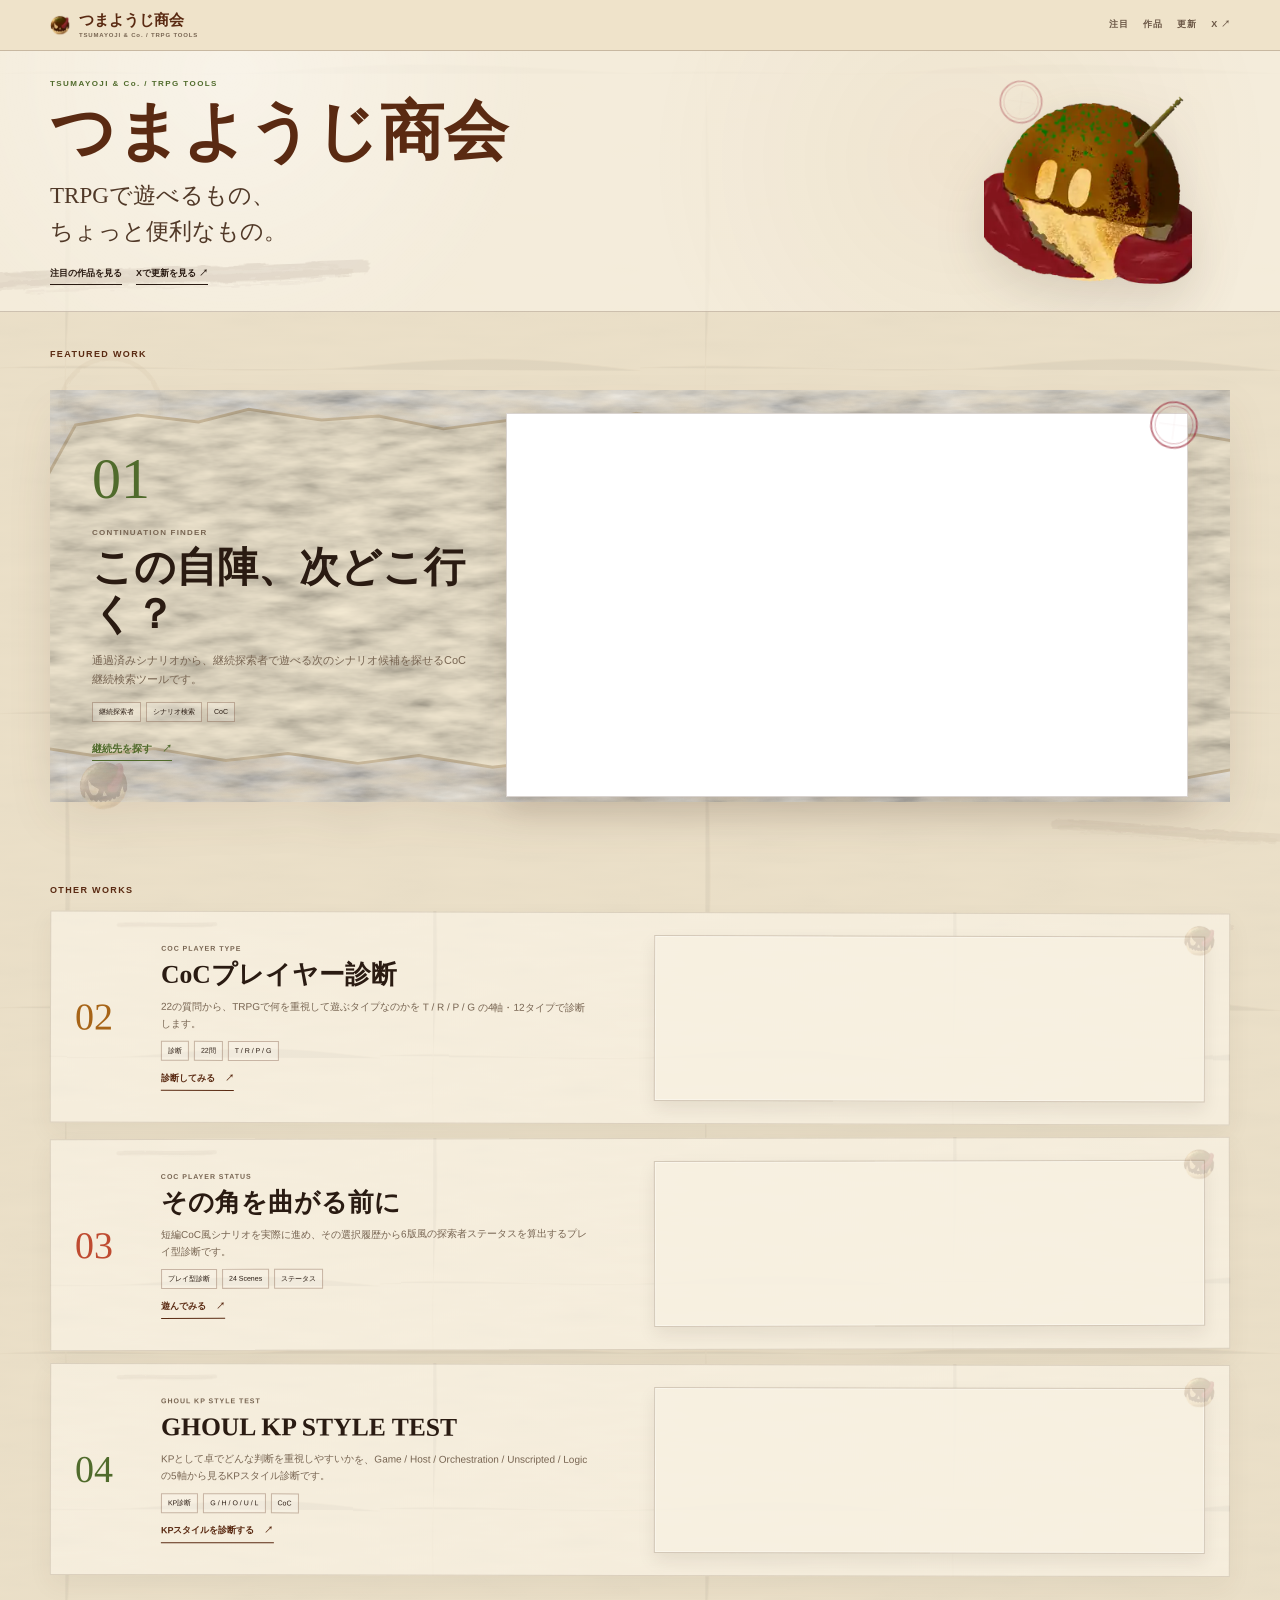
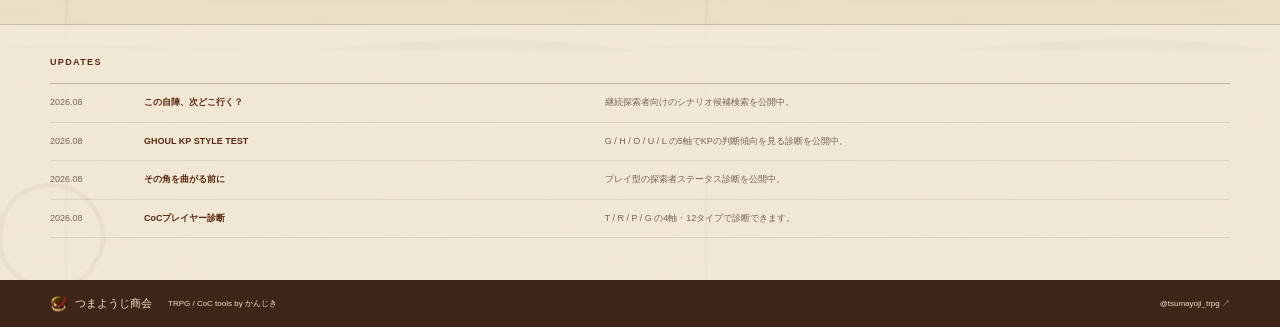
==== index.html @ 4616d6b8 "Simplify homepage visual design" ====
<!doctype html>
<html lang="ja">
<head>
  <meta charset="utf-8">
  <meta name="viewport" content="width=device-width,initial-scale=1">
  <meta name="theme-color" content="#f1e8d7">
  <title>つまようじ商会 | TRPG Tools</title>
  <meta name="description" content="TRPGで遊べるもの、ちょっと便利なもの。つまようじ商会のTRPG / CoCツール置き場です。">
  <meta property="og:title" content="つまようじ商会 | TRPG Tools">
  <meta property="og:description" content="TRPGで遊べるもの、ちょっと便利なもの。">
  <meta property="og:type" content="website">
  <meta property="og:image" content="https://kanjiki.github.io/kanjiki-HP/assets/kanjikiya-icon.webp">
  <link rel="icon" href="./assets/kanjikiya-icon.webp" type="image/webp">
  <link rel="stylesheet" href="./tsumayoji.css?v=20260817-0622">
</head>
<body>
  <header class="site-header">
    <div class="wrap header-inner">
      <a class="brand" href="#top" aria-label="つまようじ商会">
        <img src="./assets/kanjikiya-icon.webp" alt="">
        <span class="brand-copy">
          <strong>つまようじ商会</strong>
          <small>TSUMAYOJI &amp; Co. / TRPG TOOLS</small>
        </span>
      </a>
      <nav aria-label="メインナビゲーション">
        <a href="#featured">注目</a>
        <a href="#works">作品</a>
        <a href="#updates">更新</a>
        <a href="https://x.com/tsumayoji_trpg?s=11&t=d-IRtNkiM-GSntdTbdJ16A" target="_blank" rel="noopener">X ↗</a>
      </nav>
    </div>
  </header>

  <main id="top">
    <section class="hero">
      <div class="wrap hero-inner">
        <div class="hero-copy">
          <p class="eyebrow">TSUMAYOJI &amp; Co. / TRPG TOOLS</p>
          <h1>つまようじ商会</h1>
          <p class="tagline">TRPGで遊べるもの、<br>ちょっと便利なもの。</p>
          <div class="hero-links">
            <a href="#featured">注目の作品を見る</a>
            <a href="https://x.com/tsumayoji_trpg?s=11&t=d-IRtNkiM-GSntdTbdJ16A" target="_blank" rel="noopener">Xで更新を見る ↗</a>
          </div>
        </div>
        <div class="hero-art" aria-hidden="true">
          <img class="elder" src="./assets/elder-sign.png" alt="">
          <img class="mascot" src="./assets/takoyaki.webp" alt="">
        </div>
      </div>
    </section>

    <section id="featured" class="featured-section">
      <div class="wrap">
        <div class="section-kicker">FEATURED WORK</div>
        <div id="featured-work"></div>
      </div>
    </section>

    <section id="works" class="other-section">
      <div class="wrap">
        <div class="section-kicker">OTHER WORKS</div>
        <div id="other-works" class="other-list"></div>
      </div>
    </section>

    <section id="updates" class="updates-section">
      <div class="wrap">
        <div class="section-kicker">UPDATES</div>
        <div id="updates-list" class="updates-list"></div>
      </div>
    </section>
  </main>

  <footer>
    <div class="wrap footer-inner">
      <span class="footer-brand"><img src="./assets/kanjikiya-icon.webp" alt="">つまようじ商会</span>
      <span>TRPG / CoC tools by かんじき</span>
      <a href="https://x.com/tsumayoji_trpg?s=11&t=d-IRtNkiM-GSntdTbdJ16A" target="_blank" rel="noopener">@tsumayoji_trpg ↗</a>
    </div>
  </footer>

  <script src="./tools.js?v=20260817-0622"></script>
  <script src="./tsumayoji.js?v=20260817-0622"></script>
</body>
</html>
---- tsumayoji.css ----
:root{
  --paper:#eadfc8;
  --paper-light:#f7efdf;
  --paper-pale:#fbf7ee;
  --ink:#2a1b12;
  --brown:#5a2a12;
  --moss:#506b2c;
  --red:#9a2334;
  --gold:#a76417;
  --line:rgba(83,56,36,.25);
  --muted:#776451;
  --max:1180px;
  --paper-img:url('./assets/material-paper.svg');
}

*{box-sizing:border-box}
html{scroll-behavior:smooth}
body{
  margin:0;
  color:var(--ink);
  background-color:var(--paper);
  background-image:
    linear-gradient(rgba(234,223,200,.72),rgba(234,223,200,.72)),
    var(--paper-img);
  background-size:auto,640px 640px;
  font-family:-apple-system,BlinkMacSystemFont,'Segoe UI','Noto Sans JP','Hiragino Sans','Yu Gothic',sans-serif;
  line-height:1.72;
}
a{color:inherit}
.wrap{width:min(calc(100% - 36px),var(--max));margin:auto}

/* header */
.site-header{
  position:sticky;top:0;z-index:50;
  background:rgba(239,227,202,.92);
  backdrop-filter:blur(12px);
  border-bottom:1px solid var(--line);
}
.header-inner{min-height:50px;display:flex;align-items:center;justify-content:space-between;gap:16px}
.brand{display:flex;align-items:center;gap:8px;text-decoration:none;min-width:0}
.brand img{width:21px;height:21px;object-fit:contain;flex:none}
.brand-copy{display:flex;flex-direction:column;line-height:1;min-width:0}
.brand-copy strong{font-family:Georgia,'Yu Mincho','Hiragino Mincho ProN',serif;font-size:15px;color:var(--brown);font-weight:700;white-space:nowrap}
.brand-copy small{margin-top:4px;font-size:6px;font-weight:850;letter-spacing:.14em;color:var(--muted);white-space:nowrap}
nav{display:flex;align-items:center;gap:15px;flex:none}
nav a{text-decoration:none;font-size:9px;font-weight:850;letter-spacing:.05em;color:#6b5746;white-space:nowrap}
nav a:hover{color:var(--brown)}

/* hero */
.hero{
  position:relative;
  overflow:hidden;
  border-bottom:1px solid var(--line);
  background:
    radial-gradient(circle at 18% 10%,rgba(255,255,255,.38),transparent 28%),
    radial-gradient(circle at 75% 42%,rgba(167,100,23,.06),transparent 32%),
    rgba(248,241,226,.73);
}
.hero::before{
  content:'';
  position:absolute;
  left:-40px;
  bottom:-38px;
  width:430px;
  height:140px;
  background:url('./assets/material-ink-smear.svg') center/contain no-repeat;
  opacity:.16;
  transform:rotate(-2deg);
  pointer-events:none;
}
.hero::after{
  content:'';
  position:absolute;
  right:18%;
  top:22px;
  width:58px;
  height:58px;
  background:url('./assets/material-seal.svg') center/contain no-repeat;
  opacity:.43;
  transform:rotate(8deg);
  pointer-events:none;
}
.hero-inner{min-height:255px;display:grid;grid-template-columns:minmax(0,1fr) 350px;gap:26px;align-items:center;padding:24px 0}
.hero-copy{position:relative;z-index:3}
.eyebrow{margin:0 0 9px;color:var(--moss);font-size:8px;font-weight:900;letter-spacing:.18em}
.hero h1{margin:0;font-family:Georgia,'Yu Mincho','Hiragino Mincho ProN',serif;font-size:clamp(46px,5vw,68px);line-height:1;color:var(--brown);font-weight:700}
.tagline{margin:14px 0 0;font-family:Georgia,'Yu Mincho','Hiragino Mincho ProN',serif;font-size:clamp(18px,1.8vw,25px);line-height:1.55;color:#503827}
.hero-links{display:flex;flex-wrap:wrap;gap:14px;margin-top:17px}
.hero-links a{font-size:9px;font-weight:850;text-decoration:none;border-bottom:1px solid currentColor;padding-bottom:2px}
.hero-art{position:relative;height:212px;z-index:2}
.hero-art .elder{position:absolute;left:-16px;top:49%;width:220px;transform:translateY(-50%) rotate(-8deg);opacity:.31;mix-blend-mode:multiply}
.hero-art .hero-ring{position:absolute;right:16px;top:7px;width:105px;opacity:.16;transform:rotate(14deg);mix-blend-mode:multiply}
.hero-art .hero-seal{position:absolute;left:12px;bottom:4px;width:48px;opacity:.72;transform:rotate(-12deg)}
.hero-art .mascot{position:absolute;right:-2px;bottom:-8px;width:288px;max-height:208px;object-fit:contain;filter:drop-shadow(0 17px 24px rgba(67,43,26,.14))}

.section-kicker{display:flex;align-items:center;gap:10px;font-size:9px;font-weight:900;letter-spacing:.15em;color:var(--brown);margin-bottom:13px}
.section-kicker img{width:19px;height:19px;opacity:.8;transform:rotate(-8deg)}

/* featured */
.featured-section{position:relative;padding:35px 0 50px;overflow:hidden}
.featured-section::before{
  content:'';
  position:absolute;
  left:3%;
  top:24px;
  width:145px;
  height:145px;
  background:url('./assets/material-ring.svg') center/contain no-repeat;
  opacity:.11;
  transform:rotate(-10deg);
  pointer-events:none;
}
.featured-section::after{
  content:'';
  position:absolute;
  right:-20px;
  bottom:4px;
  width:260px;
  height:90px;
  background:url('./assets/material-ink-smear.svg') center/contain no-repeat;
  opacity:.10;
  transform:rotate(4deg);
  pointer-events:none;
}
.featured-paper{
  position:relative;
  display:grid;
  grid-template-columns:minmax(260px,.72fr) minmax(0,1.28fr);
  gap:30px;
  padding:38px 42px 36px;
  background:url('./assets/material-torn-paper.svg') center/100% 100% no-repeat;
  filter:drop-shadow(0 20px 20px rgba(70,45,27,.12));
  z-index:1;
}
.featured-paper::before{
  content:'';
  position:absolute;
  left:28px;
  bottom:20px;
  width:54px;
  height:54px;
  background:url('./assets/kanjikiya-icon.webp') center/contain no-repeat;
  opacity:.18;
  transform:rotate(-7deg);
  pointer-events:none;
}
.featured-paper::after{
  content:'';
  position:absolute;
  right:24px;
  top:18px;
  width:64px;
  height:64px;
  background:url('./assets/material-seal.svg') center/contain no-repeat;
  opacity:.78;
  transform:rotate(7deg);
  pointer-events:none;
}
.featured-copy{display:flex;flex-direction:column;justify-content:center;min-width:0;position:relative;z-index:1}
.featured-num{font-family:Georgia,serif;font-size:58px;line-height:1;color:var(--moss)}
.featured-code{margin:18px 0 4px;font-size:8px;font-weight:900;letter-spacing:.15em;color:var(--muted)}
.featured-copy h2{margin:0;font-family:Georgia,'Yu Mincho','Hiragino Mincho ProN',serif;font-size:clamp(32px,3.2vw,48px);line-height:1.15}
.featured-copy>p{margin:13px 0 0;font-size:11px;color:var(--muted);max-width:430px}
.tags{display:flex;gap:5px;flex-wrap:wrap;margin-top:13px}
.tags span{font-size:7px;border:1px solid rgba(90,42,18,.30);padding:3px 6px;background:rgba(255,255,255,.17)}
.tool-link{margin-top:18px;display:inline-flex;width:max-content;gap:10px;align-items:center;text-decoration:none;font-size:10px;font-weight:900;color:var(--moss);border-bottom:1px solid var(--moss);padding-bottom:3px}
.featured-preview,.row-preview{position:relative;overflow:hidden;background:#fff;border:1px solid rgba(83,56,36,.22)}
.featured-preview{aspect-ratio:16/9;align-self:center;box-shadow:0 12px 28px rgba(41,28,18,.11)}
.featured-preview iframe{position:absolute;inset:0;width:145%;height:145%;border:0;transform:scale(.69);transform-origin:top left;pointer-events:none}
.preview-cover{position:absolute;inset:0;pointer-events:none;box-shadow:inset 0 0 0 1px rgba(255,255,255,.35)}

/* other works */
.other-section{position:relative;padding:0 0 48px;overflow:hidden}
.other-section::before{
  content:'';
  position:absolute;
  right:3%;
  top:12px;
  width:180px;
  height:70px;
  background:url('./assets/material-ink-smear.svg') center/contain no-repeat;
  opacity:.09;
  pointer-events:none;
}
.other-list{display:grid;gap:14px}
.work-row{
  position:relative;
  display:grid;
  grid-template-columns:62px minmax(250px,.92fr) minmax(280px,1.08fr);
  gap:24px;
  align-items:center;
  padding:22px 24px;
  background:
    linear-gradient(rgba(248,241,226,.80),rgba(248,241,226,.80)),
    var(--paper-img) center/520px 520px;
  border:1px solid rgba(83,56,36,.16);
  box-shadow:0 10px 24px rgba(67,43,26,.06);
}
.work-row:nth-child(1){transform:rotate(.15deg)}
.work-row:nth-child(2){transform:rotate(-.12deg)}
.work-row:nth-child(3){transform:rotate(.10deg)}
.work-row::before{
  content:'';
  position:absolute;
  left:46px;
  top:3px;
  width:140px;
  height:22px;
  background:url('./assets/material-ink-smear.svg') center/100% 100% no-repeat;
  opacity:.08;
  pointer-events:none;
}
.work-row::after{
  content:'';
  position:absolute;
  right:12px;
  top:10px;
  width:34px;
  height:34px;
  background:url('./assets/kanjikiya-icon.webp') center/contain no-repeat;
  opacity:.16;
  transform:rotate(7deg);
  pointer-events:none;
}
.work-row__num{font-family:Georgia,serif;font-size:38px;line-height:1}
.work-row:nth-child(1) .work-row__num{color:var(--gold)}
.work-row:nth-child(2) .work-row__num{color:#bf4b31}
.work-row:nth-child(3) .work-row__num{color:var(--moss)}
.work-row__code{font-size:7px;font-weight:900;letter-spacing:.14em;color:var(--muted);margin-bottom:4px}
.work-row h3{margin:0;font-family:Georgia,'Yu Mincho','Hiragino Mincho ProN',serif;font-size:clamp(20px,2vw,29px);line-height:1.25}
.work-row p{margin:7px 0 0;font-size:10px;color:var(--muted);max-width:430px}
.work-row .tags{margin-top:9px}
.work-row .tool-link{margin-top:10px;font-size:9px;color:var(--brown);border-color:var(--brown)}
.row-preview{height:166px;background:rgba(248,241,226,.9);box-shadow:0 8px 18px rgba(41,28,18,.08)}
.row-preview iframe{position:absolute;inset:0;width:190%;height:190%;border:0;transform:scale(.526);transform-origin:top left;pointer-events:none}

/* updates */
.updates-section{position:relative;padding:30px 0 42px;border-top:1px solid var(--line);background:rgba(248,241,226,.48);overflow:hidden}
.updates-section::before{
  content:'';
  position:absolute;
  left:-24px;
  bottom:-32px;
  width:150px;
  height:150px;
  background:url('./assets/material-ring.svg') center/contain no-repeat;
  opacity:.13;
  transform:rotate(8deg);
  pointer-events:none;
}
.updates-section::after{
  content:'';
  position:absolute;
  right:5%;
  bottom:-36px;
  width:90px;
  height:90px;
  background:url('./assets/elder-sign.png') center/contain no-repeat;
  opacity:.10;
  transform:rotate(-10deg);
  mix-blend-mode:multiply;
  pointer-events:none;
}
.updates-list{position:relative;z-index:1;border-top:1px solid rgba(83,56,36,.30)}
.update-row{display:grid;grid-template-columns:80px 1fr 1.4fr;gap:14px;padding:11px 0;border-bottom:1px solid rgba(83,56,36,.12);font-size:9px}
.update-row time,.update-row span{color:var(--muted)}
.update-row strong{color:var(--brown)}

/* footer */
footer{position:relative;overflow:hidden;background:#3d2619;color:#f0dec1;padding:14px 0}
.footer-inner{display:grid;grid-template-columns:auto 1fr auto;gap:16px;align-items:center;font-size:8px}
.footer-brand{display:flex;align-items:center;gap:7px;font-family:Georgia,'Yu Mincho',serif;font-size:11px}
.footer-brand img{width:18px;height:18px;object-fit:contain}
.footer-inner a{justify-self:end;text-decoration:none}
footer::after{content:'';position:absolute;right:6%;bottom:-38px;width:92px;height:92px;background:url('./assets/elder-sign.png') center/contain no-repeat;opacity:.12;filter:invert(1);pointer-events:none}

/* tablet */
@media(max-width:900px){
  .hero-inner{grid-template-columns:minmax(0,1fr) 250px}
  .featured-paper{grid-template-columns:1fr;padding:32px 34px 30px}
  .featured-preview{width:100%;aspect-ratio:16/9}
  .work-row{grid-template-columns:52px 1fr}
  .row-preview{grid-column:2;height:195px}
}

/* mobile */
@media(max-width:620px){
  .wrap{width:min(calc(100% - 22px),var(--max))}
  .header-inner{min-height:46px;gap:7px}
  .brand img{width:18px;height:18px}
  .brand-copy strong{font-size:12.5px}
  .brand-copy small{display:none}
  nav{gap:8px}
  nav a{font-size:8px;letter-spacing:0}
  nav a:nth-child(1),nav a:nth-child(3){display:none}

  .hero-inner{grid-template-columns:minmax(0,1fr) 124px;gap:2px;min-height:0;padding:18px 0}
  .hero h1{font-size:37px}
  .tagline{font-size:14px;margin-top:9px}
  .hero-links{margin-top:11px;gap:10px}
  .hero-links a{font-size:8px}
  .hero::before{width:210px;height:80px;left:-55px;bottom:-26px;opacity:.11}
  .hero::after{display:none}
  .hero-art{height:134px}
  .hero-art .mascot{width:148px;right:-28px;bottom:-3px}
  .hero-art .elder{width:112px;left:-4px;opacity:.25}
  .hero-art .hero-ring{width:62px;right:-2px;top:-3px;opacity:.13}
  .hero-art .hero-seal{width:35px;left:1px;bottom:1px}

  .featured-section{padding:24px 0 34px}
  .featured-section::before{width:90px;height:90px;left:-12px;top:8px;opacity:.08}
  .featured-section::after{width:150px;height:55px;right:-34px;bottom:0}
  .featured-paper{grid-template-columns:1fr;padding:25px 20px 24px;gap:18px;background-size:112% 100%}
  .featured-paper::before{width:36px;height:36px;left:14px;bottom:12px}
  .featured-paper::after{width:45px;height:45px;right:13px;top:11px}
  .featured-num{font-size:43px}
  .featured-copy h2{font-size:29px}
  .featured-copy>p{font-size:10px}
  .featured-preview{aspect-ratio:16/10;box-shadow:0 8px 18px rgba(41,28,18,.10)}
  .featured-preview iframe{width:175%;height:175%;transform:scale(.571)}

  .other-section{padding-bottom:34px}
  .other-list{gap:12px}
  .work-row{grid-template-columns:38px 1fr;gap:10px;padding:17px 15px;transform:none!important}
  .work-row::before{left:30px;width:94px;height:16px}
  .work-row::after{width:27px;height:27px;right:8px;top:8px}
  .work-row__num{font-size:28px}
  .work-row h3{font-size:22px}
  .work-row p{font-size:9px}
  .row-preview{grid-column:1/-1;height:152px;margin-top:4px}
  .row-preview iframe{width:210%;height:210%;transform:scale(.476)}

  .updates-section{padding:24px 0 32px}
  .updates-section::before{width:95px;height:95px;left:-28px;bottom:-24px}
  .updates-section::after{width:60px;height:60px;right:-8px;bottom:-15px}
  .update-row{grid-template-columns:58px 1fr;gap:7px;padding:10px 0}
  .update-row span{grid-column:2}

  .footer-inner{grid-template-columns:1fr auto}
  .footer-inner>span:nth-child(2){display:none}
}
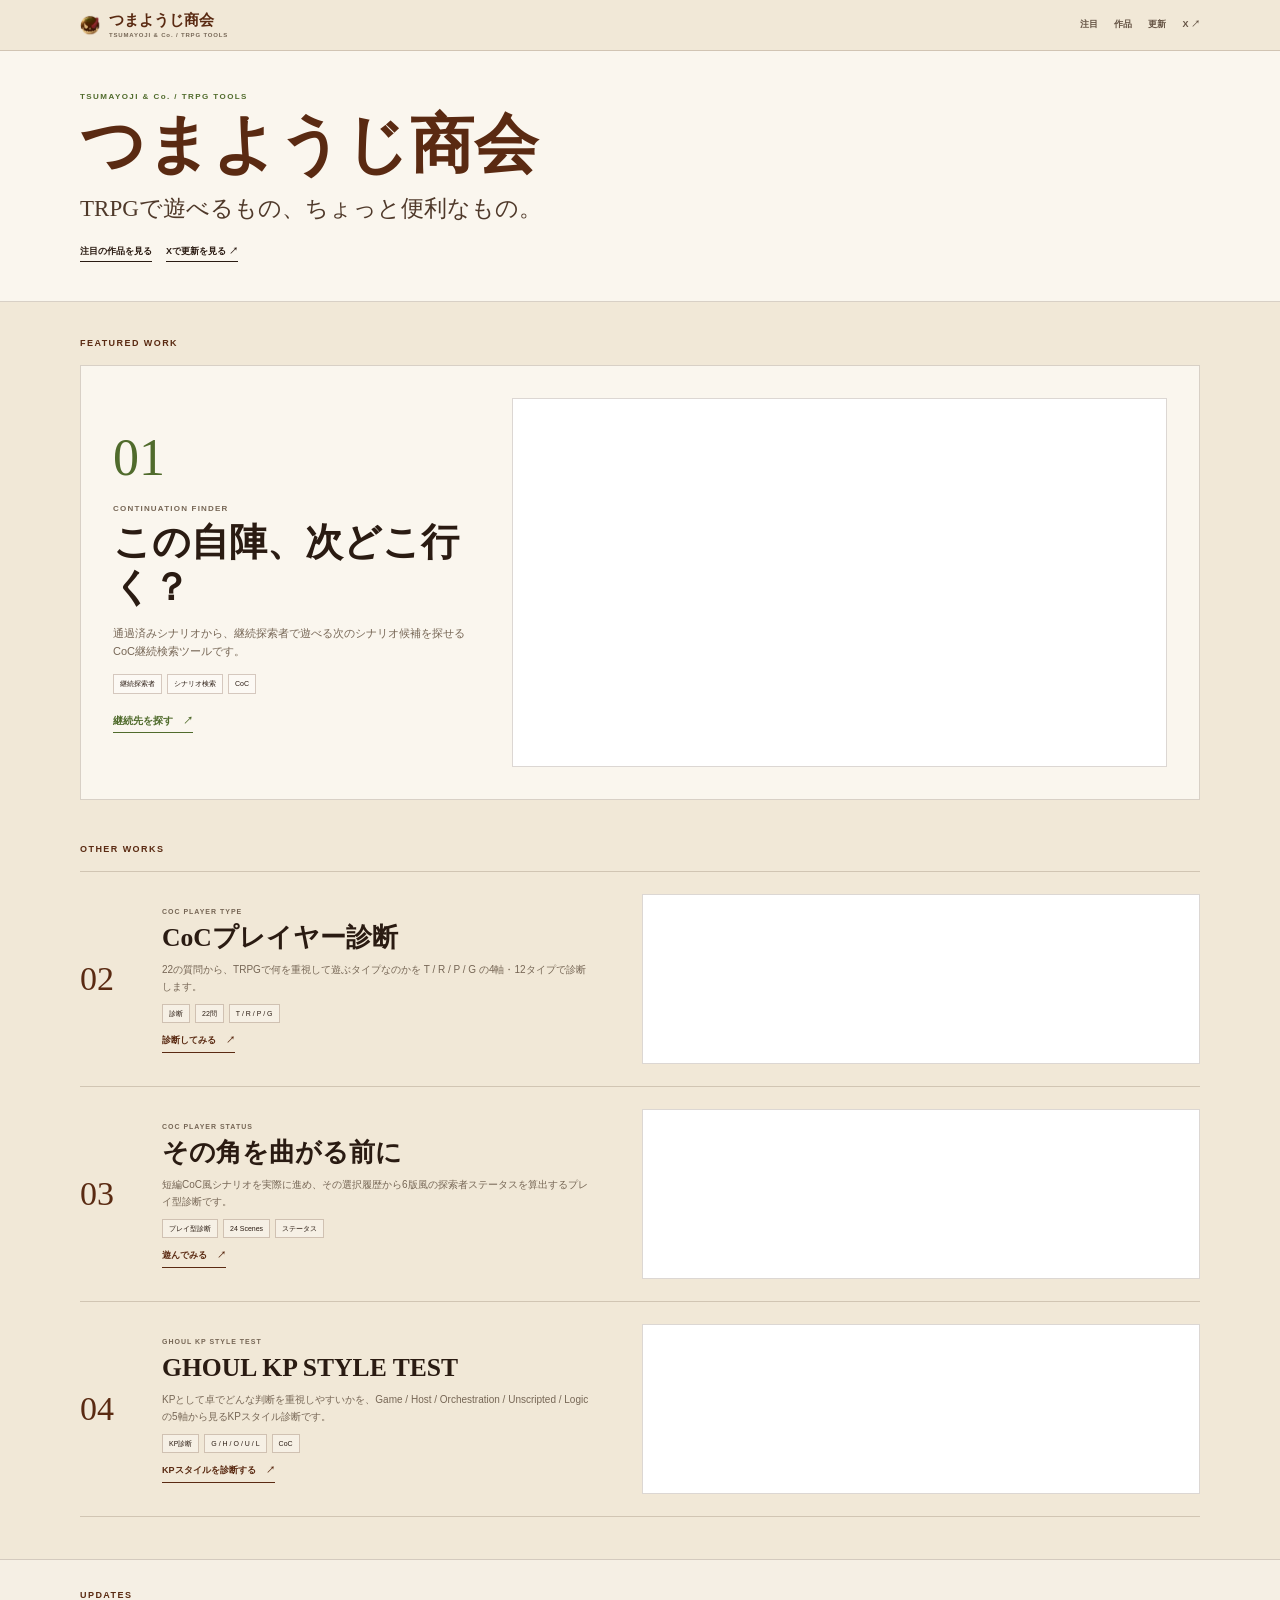
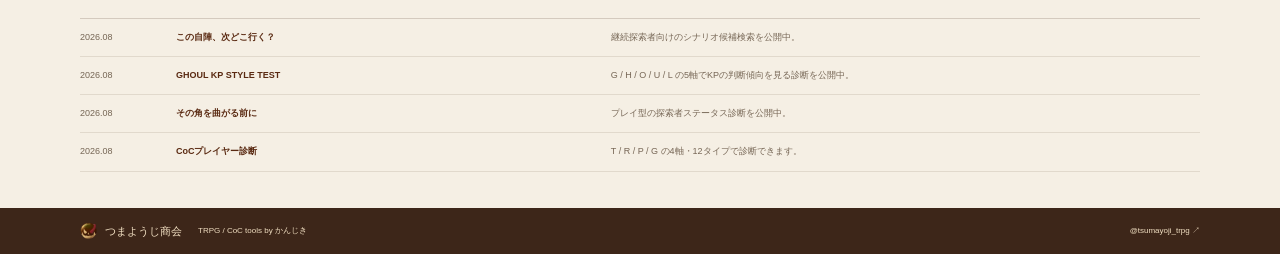
==== commit 0c7690b8: "Return homepage to icon-only branding" ====
--- a/index.html
+++ b/index.html
@@ -11,7 +11,7 @@
   <meta property="og:type" content="website">
   <meta property="og:image" content="https://kanjiki.github.io/kanjiki-HP/assets/kanjikiya-icon.webp">
   <link rel="icon" href="./assets/kanjikiya-icon.webp" type="image/webp">
-  <link rel="stylesheet" href="./tsumayoji.css?v=20260817-0622">
+  <link rel="stylesheet" href="./tsumayoji.css?v=20260817-0626">
 </head>
 <body>
   <header class="site-header">
@@ -33,20 +33,16 @@
   </header>
 
   <main id="top">
-    <section class="hero">
-      <div class="wrap hero-inner">
+    <section class="hero hero--icon-only">
+      <div class="wrap hero-inner hero-inner--icon-only">
         <div class="hero-copy">
           <p class="eyebrow">TSUMAYOJI &amp; Co. / TRPG TOOLS</p>
           <h1>つまようじ商会</h1>
-          <p class="tagline">TRPGで遊べるもの、<br>ちょっと便利なもの。</p>
+          <p class="tagline">TRPGで遊べるもの、ちょっと便利なもの。</p>
           <div class="hero-links">
             <a href="#featured">注目の作品を見る</a>
             <a href="https://x.com/tsumayoji_trpg?s=11&t=d-IRtNkiM-GSntdTbdJ16A" target="_blank" rel="noopener">Xで更新を見る ↗</a>
           </div>
-        </div>
-        <div class="hero-art" aria-hidden="true">
-          <img class="elder" src="./assets/elder-sign.png" alt="">
-          <img class="mascot" src="./assets/takoyaki.webp" alt="">
         </div>
       </div>
     </section>
@@ -81,7 +77,7 @@
     </div>
   </footer>
 
-  <script src="./tools.js?v=20260817-0622"></script>
-  <script src="./tsumayoji.js?v=20260817-0622"></script>
+  <script src="./tools.js?v=20260817-0626"></script>
+  <script src="./tsumayoji.js?v=20260817-0626"></script>
 </body>
 </html>
--- a/tsumayoji.css
+++ b/tsumayoji.css
@@ -1,16 +1,12 @@
 :root{
-  --paper:#eadfc8;
-  --paper-light:#f7efdf;
-  --paper-pale:#fbf7ee;
+  --paper:#f1e8d7;
+  --paper-light:#faf6ee;
   --ink:#2a1b12;
   --brown:#5a2a12;
   --moss:#506b2c;
-  --red:#9a2334;
-  --gold:#a76417;
-  --line:rgba(83,56,36,.25);
-  --muted:#776451;
-  --max:1180px;
-  --paper-img:url('./assets/material-paper.svg');
+  --line:rgba(83,56,36,.20);
+  --muted:#766655;
+  --max:1120px;
 }
 
 *{box-sizing:border-box}
@@ -18,322 +14,151 @@
 body{
   margin:0;
   color:var(--ink);
-  background-color:var(--paper);
-  background-image:
-    linear-gradient(rgba(234,223,200,.72),rgba(234,223,200,.72)),
-    var(--paper-img);
-  background-size:auto,640px 640px;
+  background:var(--paper);
   font-family:-apple-system,BlinkMacSystemFont,'Segoe UI','Noto Sans JP','Hiragino Sans','Yu Gothic',sans-serif;
-  line-height:1.72;
+  line-height:1.7;
 }
 a{color:inherit}
 .wrap{width:min(calc(100% - 36px),var(--max));margin:auto}
 
-/* header */
 .site-header{
-  position:sticky;top:0;z-index:50;
-  background:rgba(239,227,202,.92);
-  backdrop-filter:blur(12px);
+  position:sticky;
+  top:0;
+  z-index:50;
+  background:rgba(241,232,215,.95);
+  backdrop-filter:blur(10px);
   border-bottom:1px solid var(--line);
 }
-.header-inner{min-height:50px;display:flex;align-items:center;justify-content:space-between;gap:16px}
+.header-inner{min-height:50px;display:flex;align-items:center;justify-content:space-between;gap:18px}
 .brand{display:flex;align-items:center;gap:8px;text-decoration:none;min-width:0}
 .brand img{width:21px;height:21px;object-fit:contain;flex:none}
 .brand-copy{display:flex;flex-direction:column;line-height:1;min-width:0}
-.brand-copy strong{font-family:Georgia,'Yu Mincho','Hiragino Mincho ProN',serif;font-size:15px;color:var(--brown);font-weight:700;white-space:nowrap}
-.brand-copy small{margin-top:4px;font-size:6px;font-weight:850;letter-spacing:.14em;color:var(--muted);white-space:nowrap}
-nav{display:flex;align-items:center;gap:15px;flex:none}
-nav a{text-decoration:none;font-size:9px;font-weight:850;letter-spacing:.05em;color:#6b5746;white-space:nowrap}
+.brand-copy strong{font-family:Georgia,'Yu Mincho','Hiragino Mincho ProN',serif;font-size:15px;color:var(--brown);white-space:nowrap}
+.brand-copy small{margin-top:4px;font-size:6px;font-weight:800;letter-spacing:.14em;color:var(--muted);white-space:nowrap}
+nav{display:flex;align-items:center;gap:16px;flex:none}
+nav a{text-decoration:none;font-size:9px;font-weight:800;color:#665445;white-space:nowrap}
 nav a:hover{color:var(--brown)}
 
-/* hero */
 .hero{
-  position:relative;
-  overflow:hidden;
   border-bottom:1px solid var(--line);
-  background:
-    radial-gradient(circle at 18% 10%,rgba(255,255,255,.38),transparent 28%),
-    radial-gradient(circle at 75% 42%,rgba(167,100,23,.06),transparent 32%),
-    rgba(248,241,226,.73);
+  background:var(--paper-light);
 }
-.hero::before{
-  content:'';
-  position:absolute;
-  left:-40px;
-  bottom:-38px;
-  width:430px;
-  height:140px;
-  background:url('./assets/material-ink-smear.svg') center/contain no-repeat;
-  opacity:.16;
-  transform:rotate(-2deg);
-  pointer-events:none;
+.hero-inner{
+  min-height:250px;
+  display:grid;
+  grid-template-columns:minmax(0,1fr) 330px;
+  gap:30px;
+  align-items:center;
+  padding:26px 0;
 }
-.hero::after{
-  content:'';
-  position:absolute;
-  right:18%;
-  top:22px;
-  width:58px;
-  height:58px;
-  background:url('./assets/material-seal.svg') center/contain no-repeat;
-  opacity:.43;
-  transform:rotate(8deg);
-  pointer-events:none;
-}
-.hero-inner{min-height:255px;display:grid;grid-template-columns:minmax(0,1fr) 350px;gap:26px;align-items:center;padding:24px 0}
-.hero-copy{position:relative;z-index:3}
-.eyebrow{margin:0 0 9px;color:var(--moss);font-size:8px;font-weight:900;letter-spacing:.18em}
-.hero h1{margin:0;font-family:Georgia,'Yu Mincho','Hiragino Mincho ProN',serif;font-size:clamp(46px,5vw,68px);line-height:1;color:var(--brown);font-weight:700}
-.tagline{margin:14px 0 0;font-family:Georgia,'Yu Mincho','Hiragino Mincho ProN',serif;font-size:clamp(18px,1.8vw,25px);line-height:1.55;color:#503827}
+.eyebrow{margin:0 0 10px;color:var(--moss);font-size:8px;font-weight:900;letter-spacing:.18em}
+.hero h1{margin:0;font-family:Georgia,'Yu Mincho','Hiragino Mincho ProN',serif;font-size:clamp(44px,5vw,66px);line-height:1;color:var(--brown)}
+.tagline{margin:14px 0 0;font-family:Georgia,'Yu Mincho','Hiragino Mincho ProN',serif;font-size:clamp(18px,1.8vw,24px);line-height:1.55;color:#4f392a}
 .hero-links{display:flex;flex-wrap:wrap;gap:14px;margin-top:17px}
 .hero-links a{font-size:9px;font-weight:850;text-decoration:none;border-bottom:1px solid currentColor;padding-bottom:2px}
-.hero-art{position:relative;height:212px;z-index:2}
-.hero-art .elder{position:absolute;left:-16px;top:49%;width:220px;transform:translateY(-50%) rotate(-8deg);opacity:.31;mix-blend-mode:multiply}
-.hero-art .hero-ring{position:absolute;right:16px;top:7px;width:105px;opacity:.16;transform:rotate(14deg);mix-blend-mode:multiply}
-.hero-art .hero-seal{position:absolute;left:12px;bottom:4px;width:48px;opacity:.72;transform:rotate(-12deg)}
-.hero-art .mascot{position:absolute;right:-2px;bottom:-8px;width:288px;max-height:208px;object-fit:contain;filter:drop-shadow(0 17px 24px rgba(67,43,26,.14))}
+.hero-art{position:relative;height:200px}
+.hero-art .elder{position:absolute;left:10px;top:50%;width:175px;transform:translateY(-50%) rotate(-6deg);opacity:.18;mix-blend-mode:multiply}
+.hero-art .mascot{position:absolute;right:0;bottom:-2px;width:275px;max-height:200px;object-fit:contain}
 
-.section-kicker{display:flex;align-items:center;gap:10px;font-size:9px;font-weight:900;letter-spacing:.15em;color:var(--brown);margin-bottom:13px}
-.section-kicker img{width:19px;height:19px;opacity:.8;transform:rotate(-8deg)}
+.section-kicker{font-size:9px;font-weight:900;letter-spacing:.16em;color:var(--brown);margin-bottom:14px}
 
-/* featured */
-.featured-section{position:relative;padding:35px 0 50px;overflow:hidden}
-.featured-section::before{
-  content:'';
-  position:absolute;
-  left:3%;
-  top:24px;
-  width:145px;
-  height:145px;
-  background:url('./assets/material-ring.svg') center/contain no-repeat;
-  opacity:.11;
-  transform:rotate(-10deg);
-  pointer-events:none;
+.featured-section{padding:34px 0 42px}
+.featured-paper{
+  display:grid;
+  grid-template-columns:minmax(250px,.72fr) minmax(0,1.28fr);
+  gap:30px;
+  padding:32px;
+  background:var(--paper-light);
+  border:1px solid var(--line);
 }
-.featured-section::after{
-  content:'';
-  position:absolute;
-  right:-20px;
-  bottom:4px;
-  width:260px;
-  height:90px;
-  background:url('./assets/material-ink-smear.svg') center/contain no-repeat;
-  opacity:.10;
-  transform:rotate(4deg);
-  pointer-events:none;
-}
-.featured-paper{
-  position:relative;
-  display:grid;
-  grid-template-columns:minmax(260px,.72fr) minmax(0,1.28fr);
-  gap:30px;
-  padding:38px 42px 36px;
-  background:url('./assets/material-torn-paper.svg') center/100% 100% no-repeat;
-  filter:drop-shadow(0 20px 20px rgba(70,45,27,.12));
-  z-index:1;
-}
-.featured-paper::before{
-  content:'';
-  position:absolute;
-  left:28px;
-  bottom:20px;
-  width:54px;
-  height:54px;
-  background:url('./assets/kanjikiya-icon.webp') center/contain no-repeat;
-  opacity:.18;
-  transform:rotate(-7deg);
-  pointer-events:none;
-}
-.featured-paper::after{
-  content:'';
-  position:absolute;
-  right:24px;
-  top:18px;
-  width:64px;
-  height:64px;
-  background:url('./assets/material-seal.svg') center/contain no-repeat;
-  opacity:.78;
-  transform:rotate(7deg);
-  pointer-events:none;
-}
-.featured-copy{display:flex;flex-direction:column;justify-content:center;min-width:0;position:relative;z-index:1}
-.featured-num{font-family:Georgia,serif;font-size:58px;line-height:1;color:var(--moss)}
+.featured-copy{display:flex;flex-direction:column;justify-content:center;min-width:0}
+.featured-num{font-family:Georgia,serif;font-size:52px;line-height:1;color:var(--moss)}
 .featured-code{margin:18px 0 4px;font-size:8px;font-weight:900;letter-spacing:.15em;color:var(--muted)}
-.featured-copy h2{margin:0;font-family:Georgia,'Yu Mincho','Hiragino Mincho ProN',serif;font-size:clamp(32px,3.2vw,48px);line-height:1.15}
+.featured-copy h2{margin:0;font-family:Georgia,'Yu Mincho','Hiragino Mincho ProN',serif;font-size:clamp(30px,3vw,44px);line-height:1.18}
 .featured-copy>p{margin:13px 0 0;font-size:11px;color:var(--muted);max-width:430px}
 .tags{display:flex;gap:5px;flex-wrap:wrap;margin-top:13px}
-.tags span{font-size:7px;border:1px solid rgba(90,42,18,.30);padding:3px 6px;background:rgba(255,255,255,.17)}
+.tags span{font-size:7px;border:1px solid rgba(90,42,18,.24);padding:3px 6px;background:rgba(255,255,255,.35)}
 .tool-link{margin-top:18px;display:inline-flex;width:max-content;gap:10px;align-items:center;text-decoration:none;font-size:10px;font-weight:900;color:var(--moss);border-bottom:1px solid var(--moss);padding-bottom:3px}
-.featured-preview,.row-preview{position:relative;overflow:hidden;background:#fff;border:1px solid rgba(83,56,36,.22)}
-.featured-preview{aspect-ratio:16/9;align-self:center;box-shadow:0 12px 28px rgba(41,28,18,.11)}
-.featured-preview iframe{position:absolute;inset:0;width:145%;height:145%;border:0;transform:scale(.69);transform-origin:top left;pointer-events:none}
-.preview-cover{position:absolute;inset:0;pointer-events:none;box-shadow:inset 0 0 0 1px rgba(255,255,255,.35)}
+.featured-preview,.row-preview{position:relative;overflow:hidden;background:#fff;border:1px solid var(--line)}
+.featured-preview{aspect-ratio:16/9;align-self:center}
+.featured-preview iframe,.row-preview iframe{position:absolute;inset:0;width:100%;height:100%;border:0;pointer-events:none;background:#fff}
+.preview-cover{position:absolute;inset:0;pointer-events:none}
 
-/* other works */
-.other-section{position:relative;padding:0 0 48px;overflow:hidden}
-.other-section::before{
-  content:'';
-  position:absolute;
-  right:3%;
-  top:12px;
-  width:180px;
-  height:70px;
-  background:url('./assets/material-ink-smear.svg') center/contain no-repeat;
-  opacity:.09;
-  pointer-events:none;
-}
-.other-list{display:grid;gap:14px}
+.other-section{padding:0 0 42px}
+.other-list{border-top:1px solid var(--line)}
 .work-row{
-  position:relative;
   display:grid;
-  grid-template-columns:62px minmax(250px,.92fr) minmax(280px,1.08fr);
+  grid-template-columns:58px minmax(240px,.9fr) minmax(300px,1.1fr);
   gap:24px;
   align-items:center;
-  padding:22px 24px;
-  background:
-    linear-gradient(rgba(248,241,226,.80),rgba(248,241,226,.80)),
-    var(--paper-img) center/520px 520px;
-  border:1px solid rgba(83,56,36,.16);
-  box-shadow:0 10px 24px rgba(67,43,26,.06);
+  padding:22px 0;
+  border-bottom:1px solid var(--line);
 }
-.work-row:nth-child(1){transform:rotate(.15deg)}
-.work-row:nth-child(2){transform:rotate(-.12deg)}
-.work-row:nth-child(3){transform:rotate(.10deg)}
-.work-row::before{
-  content:'';
-  position:absolute;
-  left:46px;
-  top:3px;
-  width:140px;
-  height:22px;
-  background:url('./assets/material-ink-smear.svg') center/100% 100% no-repeat;
-  opacity:.08;
-  pointer-events:none;
-}
-.work-row::after{
-  content:'';
-  position:absolute;
-  right:12px;
-  top:10px;
-  width:34px;
-  height:34px;
-  background:url('./assets/kanjikiya-icon.webp') center/contain no-repeat;
-  opacity:.16;
-  transform:rotate(7deg);
-  pointer-events:none;
-}
-.work-row__num{font-family:Georgia,serif;font-size:38px;line-height:1}
-.work-row:nth-child(1) .work-row__num{color:var(--gold)}
-.work-row:nth-child(2) .work-row__num{color:#bf4b31}
-.work-row:nth-child(3) .work-row__num{color:var(--moss)}
+.work-row__num{font-family:Georgia,serif;font-size:34px;line-height:1;color:var(--brown)}
 .work-row__code{font-size:7px;font-weight:900;letter-spacing:.14em;color:var(--muted);margin-bottom:4px}
-.work-row h3{margin:0;font-family:Georgia,'Yu Mincho','Hiragino Mincho ProN',serif;font-size:clamp(20px,2vw,29px);line-height:1.25}
+.work-row h3{margin:0;font-family:Georgia,'Yu Mincho','Hiragino Mincho ProN',serif;font-size:clamp(20px,2vw,28px);line-height:1.25}
 .work-row p{margin:7px 0 0;font-size:10px;color:var(--muted);max-width:430px}
 .work-row .tags{margin-top:9px}
 .work-row .tool-link{margin-top:10px;font-size:9px;color:var(--brown);border-color:var(--brown)}
-.row-preview{height:166px;background:rgba(248,241,226,.9);box-shadow:0 8px 18px rgba(41,28,18,.08)}
-.row-preview iframe{position:absolute;inset:0;width:190%;height:190%;border:0;transform:scale(.526);transform-origin:top left;pointer-events:none}
+.row-preview{height:170px}
 
-/* updates */
-.updates-section{position:relative;padding:30px 0 42px;border-top:1px solid var(--line);background:rgba(248,241,226,.48);overflow:hidden}
-.updates-section::before{
-  content:'';
-  position:absolute;
-  left:-24px;
-  bottom:-32px;
-  width:150px;
-  height:150px;
-  background:url('./assets/material-ring.svg') center/contain no-repeat;
-  opacity:.13;
-  transform:rotate(8deg);
-  pointer-events:none;
-}
-.updates-section::after{
-  content:'';
-  position:absolute;
-  right:5%;
-  bottom:-36px;
-  width:90px;
-  height:90px;
-  background:url('./assets/elder-sign.png') center/contain no-repeat;
-  opacity:.10;
-  transform:rotate(-10deg);
-  mix-blend-mode:multiply;
-  pointer-events:none;
-}
-.updates-list{position:relative;z-index:1;border-top:1px solid rgba(83,56,36,.30)}
-.update-row{display:grid;grid-template-columns:80px 1fr 1.4fr;gap:14px;padding:11px 0;border-bottom:1px solid rgba(83,56,36,.12);font-size:9px}
+.updates-section{padding:28px 0 36px;border-top:1px solid var(--line);background:rgba(250,246,238,.55)}
+.updates-list{border-top:1px solid var(--line)}
+.update-row{display:grid;grid-template-columns:82px 1fr 1.4fr;gap:14px;padding:11px 0;border-bottom:1px solid rgba(83,56,36,.12);font-size:9px}
 .update-row time,.update-row span{color:var(--muted)}
 .update-row strong{color:var(--brown)}
 
-/* footer */
-footer{position:relative;overflow:hidden;background:#3d2619;color:#f0dec1;padding:14px 0}
+footer{background:#3d2619;color:#f0dec1;padding:14px 0}
 .footer-inner{display:grid;grid-template-columns:auto 1fr auto;gap:16px;align-items:center;font-size:8px}
 .footer-brand{display:flex;align-items:center;gap:7px;font-family:Georgia,'Yu Mincho',serif;font-size:11px}
 .footer-brand img{width:18px;height:18px;object-fit:contain}
 .footer-inner a{justify-self:end;text-decoration:none}
-footer::after{content:'';position:absolute;right:6%;bottom:-38px;width:92px;height:92px;background:url('./assets/elder-sign.png') center/contain no-repeat;opacity:.12;filter:invert(1);pointer-events:none}
 
-/* tablet */
 @media(max-width:900px){
-  .hero-inner{grid-template-columns:minmax(0,1fr) 250px}
-  .featured-paper{grid-template-columns:1fr;padding:32px 34px 30px}
-  .featured-preview{width:100%;aspect-ratio:16/9}
-  .work-row{grid-template-columns:52px 1fr}
-  .row-preview{grid-column:2;height:195px}
+  .hero-inner{grid-template-columns:minmax(0,1fr) 240px}
+  .hero-art .mascot{width:220px}
+  .hero-art .elder{width:140px;left:0}
+  .featured-paper{grid-template-columns:1fr}
+  .work-row{grid-template-columns:48px 1fr}
+  .row-preview{grid-column:2;height:190px}
 }
 
-/* mobile */
 @media(max-width:620px){
   .wrap{width:min(calc(100% - 22px),var(--max))}
-  .header-inner{min-height:46px;gap:7px}
+  .header-inner{min-height:46px;gap:8px}
   .brand img{width:18px;height:18px}
   .brand-copy strong{font-size:12.5px}
   .brand-copy small{display:none}
-  nav{gap:8px}
-  nav a{font-size:8px;letter-spacing:0}
+  nav{gap:9px}
+  nav a{font-size:8px}
   nav a:nth-child(1),nav a:nth-child(3){display:none}
 
-  .hero-inner{grid-template-columns:minmax(0,1fr) 124px;gap:2px;min-height:0;padding:18px 0}
-  .hero h1{font-size:37px}
+  .hero-inner{grid-template-columns:minmax(0,1fr) 112px;gap:6px;min-height:0;padding:18px 0}
+  .hero h1{font-size:36px}
   .tagline{font-size:14px;margin-top:9px}
-  .hero-links{margin-top:11px;gap:10px}
+  .hero-links{margin-top:12px;gap:10px}
   .hero-links a{font-size:8px}
-  .hero::before{width:210px;height:80px;left:-55px;bottom:-26px;opacity:.11}
-  .hero::after{display:none}
-  .hero-art{height:134px}
-  .hero-art .mascot{width:148px;right:-28px;bottom:-3px}
-  .hero-art .elder{width:112px;left:-4px;opacity:.25}
-  .hero-art .hero-ring{width:62px;right:-2px;top:-3px;opacity:.13}
-  .hero-art .hero-seal{width:35px;left:1px;bottom:1px}
+  .hero-art{height:118px}
+  .hero-art .mascot{width:132px;right:-18px;bottom:-3px}
+  .hero-art .elder{width:92px;left:-2px;opacity:.14}
 
-  .featured-section{padding:24px 0 34px}
-  .featured-section::before{width:90px;height:90px;left:-12px;top:8px;opacity:.08}
-  .featured-section::after{width:150px;height:55px;right:-34px;bottom:0}
-  .featured-paper{grid-template-columns:1fr;padding:25px 20px 24px;gap:18px;background-size:112% 100%}
-  .featured-paper::before{width:36px;height:36px;left:14px;bottom:12px}
-  .featured-paper::after{width:45px;height:45px;right:13px;top:11px}
-  .featured-num{font-size:43px}
-  .featured-copy h2{font-size:29px}
+  .featured-section{padding:26px 0 32px}
+  .featured-paper{padding:20px;gap:18px}
+  .featured-num{font-size:38px}
+  .featured-code{margin-top:13px}
+  .featured-copy h2{font-size:28px}
   .featured-copy>p{font-size:10px}
-  .featured-preview{aspect-ratio:16/10;box-shadow:0 8px 18px rgba(41,28,18,.10)}
-  .featured-preview iframe{width:175%;height:175%;transform:scale(.571)}
+  .featured-preview{aspect-ratio:4/3}
 
-  .other-section{padding-bottom:34px}
-  .other-list{gap:12px}
-  .work-row{grid-template-columns:38px 1fr;gap:10px;padding:17px 15px;transform:none!important}
-  .work-row::before{left:30px;width:94px;height:16px}
-  .work-row::after{width:27px;height:27px;right:8px;top:8px}
-  .work-row__num{font-size:28px}
-  .work-row h3{font-size:22px}
+  .other-section{padding-bottom:32px}
+  .work-row{grid-template-columns:36px 1fr;gap:10px;padding:17px 0}
+  .work-row__num{font-size:26px}
+  .work-row h3{font-size:21px}
   .work-row p{font-size:9px}
-  .row-preview{grid-column:1/-1;height:152px;margin-top:4px}
-  .row-preview iframe{width:210%;height:210%;transform:scale(.476)}
+  .row-preview{grid-column:1 / -1;height:auto;aspect-ratio:4/3;margin-top:2px}
 
-  .updates-section{padding:24px 0 32px}
-  .updates-section::before{width:95px;height:95px;left:-28px;bottom:-24px}
-  .updates-section::after{width:60px;height:60px;right:-8px;bottom:-15px}
-  .update-row{grid-template-columns:58px 1fr;gap:7px;padding:10px 0}
+  .updates-section{padding:24px 0 28px}
+  .update-row{grid-template-columns:62px 1fr;gap:7px;font-size:8px}
   .update-row span{grid-column:2}
 
   .footer-inner{grid-template-columns:1fr auto}
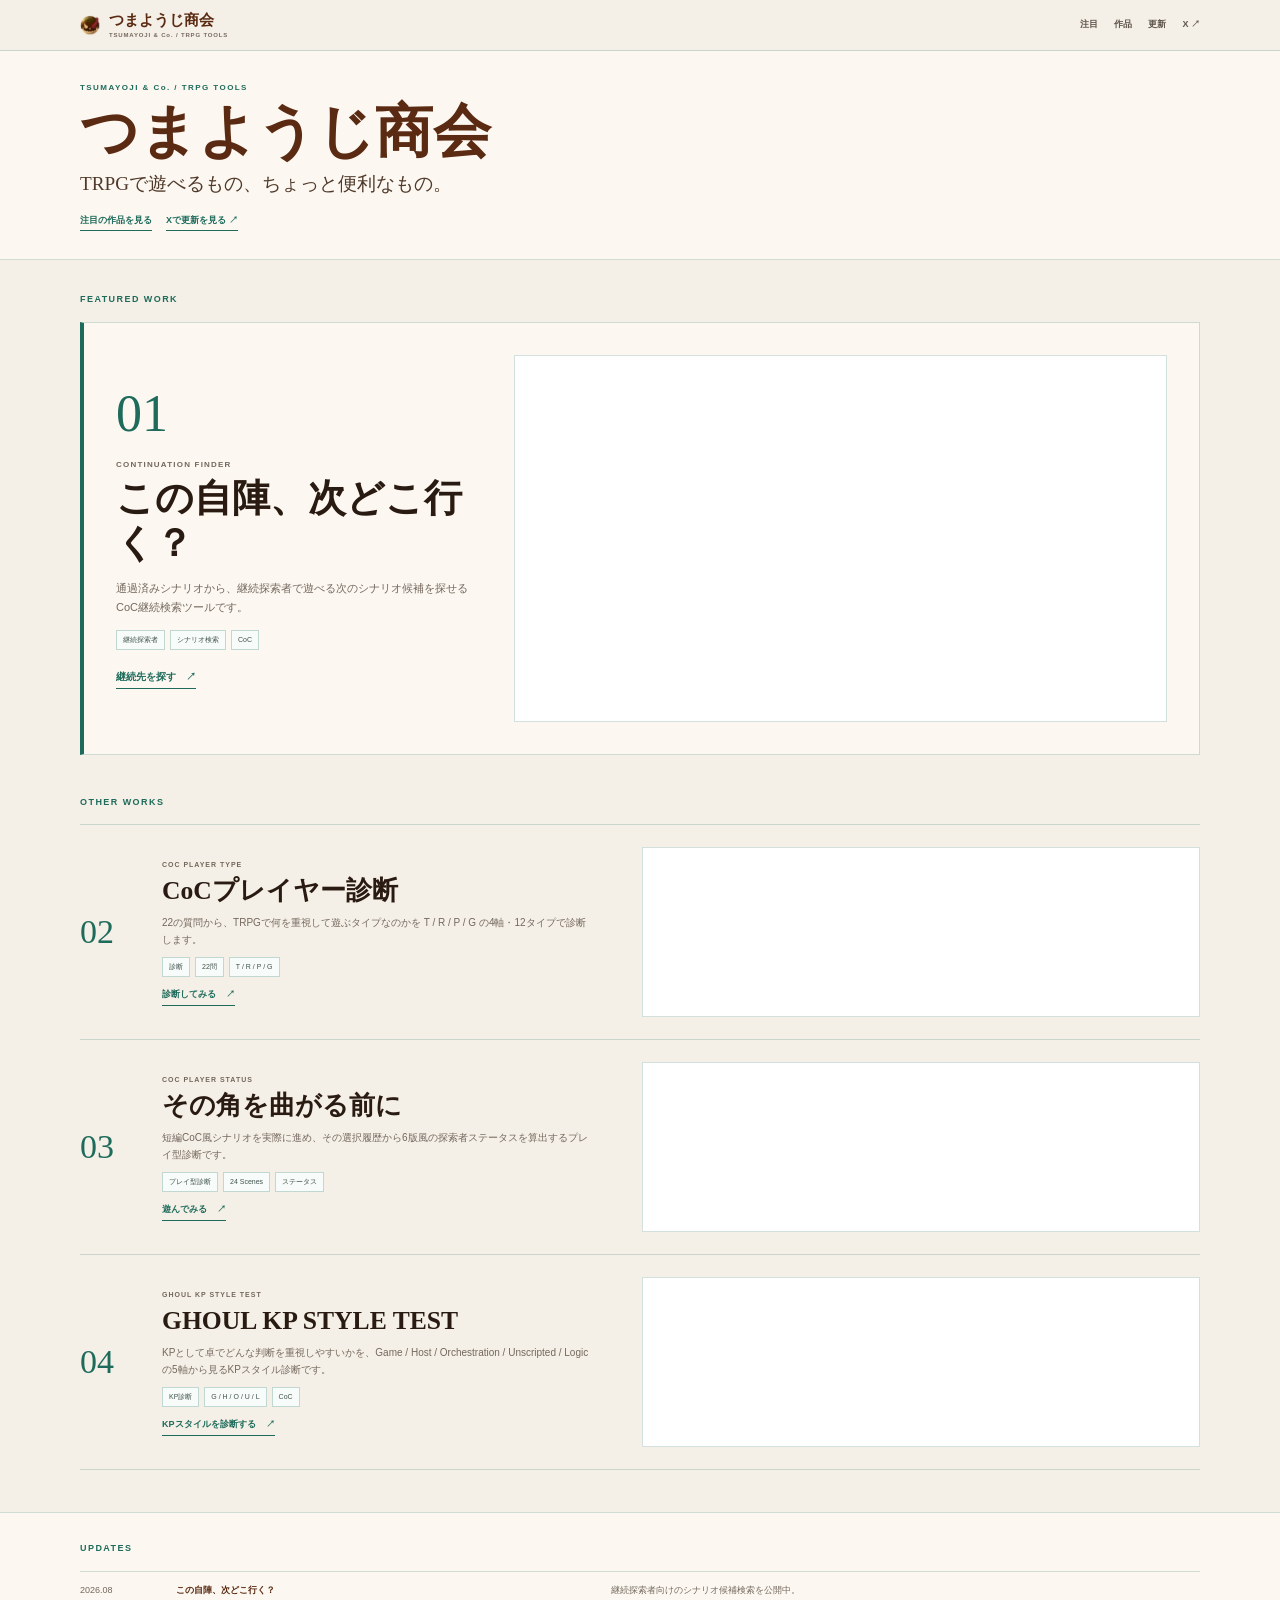
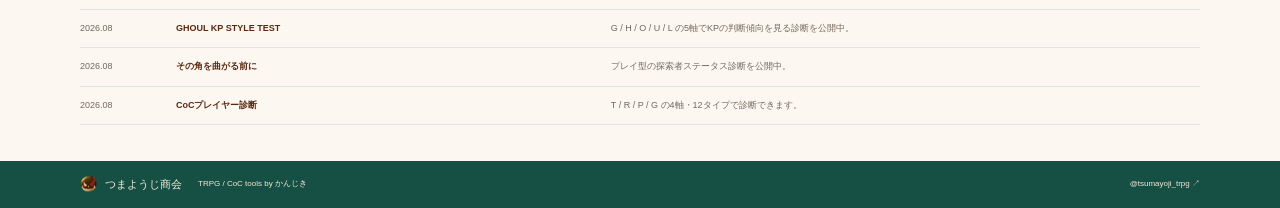
==== commit 0b9da2ad: "Bust deep green palette cache" ====
--- a/index.html
+++ b/index.html
@@ -3,7 +3,7 @@
 <head>
   <meta charset="utf-8">
   <meta name="viewport" content="width=device-width,initial-scale=1">
-  <meta name="theme-color" content="#f1e8d7">
+  <meta name="theme-color" content="#f5f0e7">
   <title>つまようじ商会 | TRPG Tools</title>
   <meta name="description" content="TRPGで遊べるもの、ちょっと便利なもの。つまようじ商会のTRPG / CoCツール置き場です。">
   <meta property="og:title" content="つまようじ商会 | TRPG Tools">
@@ -11,7 +11,7 @@
   <meta property="og:type" content="website">
   <meta property="og:image" content="https://kanjiki.github.io/kanjiki-HP/assets/kanjikiya-icon.webp">
   <link rel="icon" href="./assets/kanjikiya-icon.webp" type="image/webp">
-  <link rel="stylesheet" href="./tsumayoji.css?v=20260817-0626">
+  <link rel="stylesheet" href="./tsumayoji.css?v=20260817-0702">
 </head>
 <body>
   <header class="site-header">
--- a/tsumayoji.css
+++ b/tsumayoji.css
@@ -1,11 +1,13 @@
 :root{
-  --paper:#f1e8d7;
-  --paper-light:#faf6ee;
+  --paper:#f5f0e7;
+  --paper-light:#fcf8f1;
   --ink:#2a1b12;
   --brown:#5a2a12;
-  --moss:#506b2c;
-  --line:rgba(83,56,36,.20);
-  --muted:#766655;
+  --green:#1e6b5b;
+  --green-dark:#164f44;
+  --green-soft:#dce9e3;
+  --line:rgba(30,107,91,.20);
+  --muted:#73675d;
   --max:1120px;
 }
 
@@ -19,14 +21,13 @@
   line-height:1.7;
 }
 a{color:inherit}
-.wrap{width:min(calc(100% - 36px),var(--max));margin:auto}
+.wrap{width:min(calc(100% - 48px),var(--max));margin:auto}
 
 .site-header{
   position:sticky;
   top:0;
   z-index:50;
-  background:rgba(241,232,215,.95);
-  backdrop-filter:blur(10px);
+  background:var(--paper);
   border-bottom:1px solid var(--line);
 }
 .header-inner{min-height:50px;display:flex;align-items:center;justify-content:space-between;gap:18px}
@@ -36,33 +37,29 @@
 .brand-copy strong{font-family:Georgia,'Yu Mincho','Hiragino Mincho ProN',serif;font-size:15px;color:var(--brown);white-space:nowrap}
 .brand-copy small{margin-top:4px;font-size:6px;font-weight:800;letter-spacing:.14em;color:var(--muted);white-space:nowrap}
 nav{display:flex;align-items:center;gap:16px;flex:none}
-nav a{text-decoration:none;font-size:9px;font-weight:800;color:#665445;white-space:nowrap}
-nav a:hover{color:var(--brown)}
+nav a{text-decoration:none;font-size:9px;font-weight:800;color:#5f554c;white-space:nowrap}
+nav a:hover{color:var(--green)}
 
 .hero{
   border-bottom:1px solid var(--line);
   background:var(--paper-light);
 }
-.hero-inner{
-  min-height:250px;
-  display:grid;
-  grid-template-columns:minmax(0,1fr) 330px;
-  gap:30px;
-  align-items:center;
-  padding:26px 0;
+.hero-inner--icon-only{
+  min-height:0;
+  display:block;
+  padding:30px 0 28px;
 }
-.eyebrow{margin:0 0 10px;color:var(--moss);font-size:8px;font-weight:900;letter-spacing:.18em}
-.hero h1{margin:0;font-family:Georgia,'Yu Mincho','Hiragino Mincho ProN',serif;font-size:clamp(44px,5vw,66px);line-height:1;color:var(--brown)}
-.tagline{margin:14px 0 0;font-family:Georgia,'Yu Mincho','Hiragino Mincho ProN',serif;font-size:clamp(18px,1.8vw,24px);line-height:1.55;color:#4f392a}
-.hero-links{display:flex;flex-wrap:wrap;gap:14px;margin-top:17px}
-.hero-links a{font-size:9px;font-weight:850;text-decoration:none;border-bottom:1px solid currentColor;padding-bottom:2px}
-.hero-art{position:relative;height:200px}
-.hero-art .elder{position:absolute;left:10px;top:50%;width:175px;transform:translateY(-50%) rotate(-6deg);opacity:.18;mix-blend-mode:multiply}
-.hero-art .mascot{position:absolute;right:0;bottom:-2px;width:275px;max-height:200px;object-fit:contain}
+.hero-copy{max-width:760px}
+.eyebrow{margin:0 0 8px;color:var(--green);font-size:8px;font-weight:900;letter-spacing:.18em}
+.hero h1{margin:0;font-family:Georgia,'Yu Mincho','Hiragino Mincho ProN',serif;font-size:clamp(38px,4.5vw,58px);line-height:1;color:var(--brown)}
+.tagline{margin:10px 0 0;font-family:Georgia,'Yu Mincho','Hiragino Mincho ProN',serif;font-size:clamp(16px,1.5vw,21px);line-height:1.5;color:#4f392a}
+.hero-links{display:flex;flex-wrap:wrap;gap:14px;margin-top:14px}
+.hero-links a{font-size:9px;font-weight:850;text-decoration:none;color:var(--green);border-bottom:1px solid currentColor;padding-bottom:2px}
+.hero-links a:hover{color:var(--green-dark)}
 
-.section-kicker{font-size:9px;font-weight:900;letter-spacing:.16em;color:var(--brown);margin-bottom:14px}
+.section-kicker{font-size:9px;font-weight:900;letter-spacing:.16em;color:var(--green);margin-bottom:14px}
 
-.featured-section{padding:34px 0 42px}
+.featured-section{padding:32px 0 40px;background:var(--paper)}
 .featured-paper{
   display:grid;
   grid-template-columns:minmax(250px,.72fr) minmax(0,1.28fr);
@@ -70,21 +67,23 @@
   padding:32px;
   background:var(--paper-light);
   border:1px solid var(--line);
+  border-left:4px solid var(--green);
 }
 .featured-copy{display:flex;flex-direction:column;justify-content:center;min-width:0}
-.featured-num{font-family:Georgia,serif;font-size:52px;line-height:1;color:var(--moss)}
+.featured-num{font-family:Georgia,serif;font-size:52px;line-height:1;color:var(--green)}
 .featured-code{margin:18px 0 4px;font-size:8px;font-weight:900;letter-spacing:.15em;color:var(--muted)}
 .featured-copy h2{margin:0;font-family:Georgia,'Yu Mincho','Hiragino Mincho ProN',serif;font-size:clamp(30px,3vw,44px);line-height:1.18}
 .featured-copy>p{margin:13px 0 0;font-size:11px;color:var(--muted);max-width:430px}
 .tags{display:flex;gap:5px;flex-wrap:wrap;margin-top:13px}
-.tags span{font-size:7px;border:1px solid rgba(90,42,18,.24);padding:3px 6px;background:rgba(255,255,255,.35)}
-.tool-link{margin-top:18px;display:inline-flex;width:max-content;gap:10px;align-items:center;text-decoration:none;font-size:10px;font-weight:900;color:var(--moss);border-bottom:1px solid var(--moss);padding-bottom:3px}
+.tags span{font-size:7px;border:1px solid rgba(30,107,91,.25);padding:3px 6px;background:#f7fbf9;color:#41534d}
+.tool-link{margin-top:18px;display:inline-flex;width:max-content;gap:10px;align-items:center;text-decoration:none;font-size:10px;font-weight:900;color:var(--green);border-bottom:1px solid var(--green);padding-bottom:3px}
+.tool-link:hover{color:var(--green-dark);border-color:var(--green-dark)}
 .featured-preview,.row-preview{position:relative;overflow:hidden;background:#fff;border:1px solid var(--line)}
 .featured-preview{aspect-ratio:16/9;align-self:center}
 .featured-preview iframe,.row-preview iframe{position:absolute;inset:0;width:100%;height:100%;border:0;pointer-events:none;background:#fff}
 .preview-cover{position:absolute;inset:0;pointer-events:none}
 
-.other-section{padding:0 0 42px}
+.other-section{padding:0 0 42px;background:var(--paper)}
 .other-list{border-top:1px solid var(--line)}
 .work-row{
   display:grid;
@@ -94,56 +93,52 @@
   padding:22px 0;
   border-bottom:1px solid var(--line);
 }
-.work-row__num{font-family:Georgia,serif;font-size:34px;line-height:1;color:var(--brown)}
+.work-row__num{font-family:Georgia,serif;font-size:34px;line-height:1;color:var(--green)}
 .work-row__code{font-size:7px;font-weight:900;letter-spacing:.14em;color:var(--muted);margin-bottom:4px}
 .work-row h3{margin:0;font-family:Georgia,'Yu Mincho','Hiragino Mincho ProN',serif;font-size:clamp(20px,2vw,28px);line-height:1.25}
 .work-row p{margin:7px 0 0;font-size:10px;color:var(--muted);max-width:430px}
 .work-row .tags{margin-top:9px}
-.work-row .tool-link{margin-top:10px;font-size:9px;color:var(--brown);border-color:var(--brown)}
+.work-row .tool-link{margin-top:10px;font-size:9px;color:var(--green);border-color:var(--green)}
 .row-preview{height:170px}
 
-.updates-section{padding:28px 0 36px;border-top:1px solid var(--line);background:rgba(250,246,238,.55)}
+.updates-section{padding:28px 0 36px;border-top:1px solid var(--line);background:var(--paper-light)}
 .updates-list{border-top:1px solid var(--line)}
-.update-row{display:grid;grid-template-columns:82px 1fr 1.4fr;gap:14px;padding:11px 0;border-bottom:1px solid rgba(83,56,36,.12);font-size:9px}
+.update-row{display:grid;grid-template-columns:82px 1fr 1.4fr;gap:14px;padding:11px 0;border-bottom:1px solid rgba(30,107,91,.12);font-size:9px}
 .update-row time,.update-row span{color:var(--muted)}
 .update-row strong{color:var(--brown)}
 
-footer{background:#3d2619;color:#f0dec1;padding:14px 0}
+footer{background:var(--green-dark);color:#f4ead6;padding:14px 0}
 .footer-inner{display:grid;grid-template-columns:auto 1fr auto;gap:16px;align-items:center;font-size:8px}
 .footer-brand{display:flex;align-items:center;gap:7px;font-family:Georgia,'Yu Mincho',serif;font-size:11px}
 .footer-brand img{width:18px;height:18px;object-fit:contain}
-.footer-inner a{justify-self:end;text-decoration:none}
+.footer-inner a{justify-self:end;text-decoration:none;color:#f4ead6}
+.footer-inner a:hover{color:#fff}
 
 @media(max-width:900px){
-  .hero-inner{grid-template-columns:minmax(0,1fr) 240px}
-  .hero-art .mascot{width:220px}
-  .hero-art .elder{width:140px;left:0}
   .featured-paper{grid-template-columns:1fr}
   .work-row{grid-template-columns:48px 1fr}
   .row-preview{grid-column:2;height:190px}
 }
 
 @media(max-width:620px){
-  .wrap{width:min(calc(100% - 22px),var(--max))}
-  .header-inner{min-height:46px;gap:8px}
-  .brand img{width:18px;height:18px}
-  .brand-copy strong{font-size:12.5px}
+  .wrap{width:min(calc(100% - 40px),var(--max))}
+  .header-inner{min-height:48px;gap:10px}
+  .brand{margin-left:2px;gap:9px}
+  .brand img{width:20px;height:20px}
+  .brand-copy strong{font-size:13px}
   .brand-copy small{display:none}
-  nav{gap:9px}
+  nav{gap:10px;margin-right:2px}
   nav a{font-size:8px}
   nav a:nth-child(1),nav a:nth-child(3){display:none}
 
-  .hero-inner{grid-template-columns:minmax(0,1fr) 112px;gap:6px;min-height:0;padding:18px 0}
-  .hero h1{font-size:36px}
-  .tagline{font-size:14px;margin-top:9px}
-  .hero-links{margin-top:12px;gap:10px}
+  .hero-inner--icon-only{padding:20px 0 18px}
+  .hero h1{font-size:34px}
+  .tagline{font-size:14px;margin-top:8px}
+  .hero-links{margin-top:10px;gap:10px}
   .hero-links a{font-size:8px}
-  .hero-art{height:118px}
-  .hero-art .mascot{width:132px;right:-18px;bottom:-3px}
-  .hero-art .elder{width:92px;left:-2px;opacity:.14}
 
-  .featured-section{padding:26px 0 32px}
-  .featured-paper{padding:20px;gap:18px}
+  .featured-section{padding:24px 0 30px}
+  .featured-paper{padding:20px;gap:18px;border-left-width:3px}
   .featured-num{font-size:38px}
   .featured-code{margin-top:13px}
   .featured-copy h2{font-size:28px}
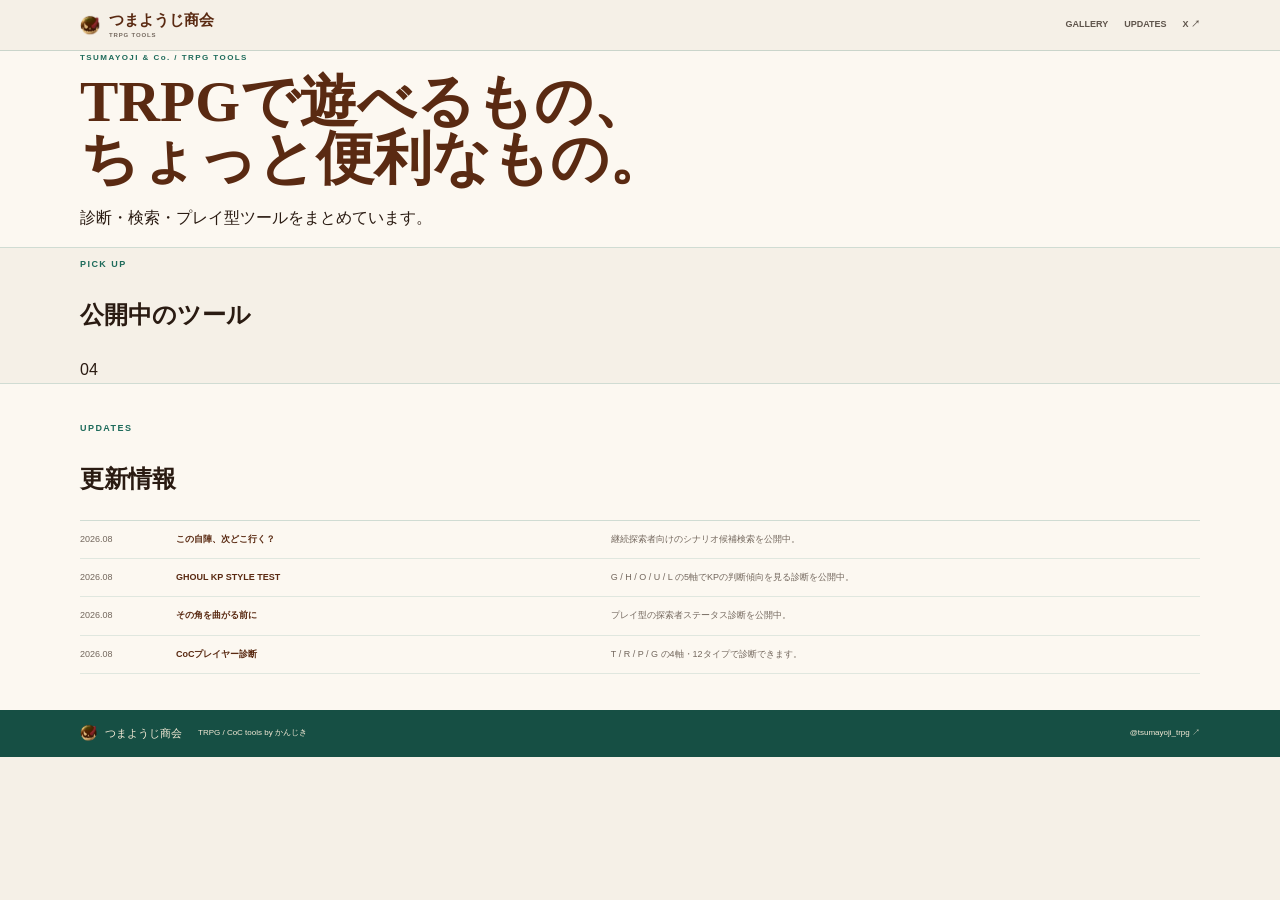
==== commit 419e69bc: "Apply classic deep-green homepage layout" ====
--- a/index.html
+++ b/index.html
@@ -3,7 +3,7 @@
 <head>
   <meta charset="utf-8">
   <meta name="viewport" content="width=device-width,initial-scale=1">
-  <meta name="theme-color" content="#f5f0e7">
+  <meta name="theme-color" content="#f7f1e5">
   <title>つまようじ商会 | TRPG Tools</title>
   <meta name="description" content="TRPGで遊べるもの、ちょっと便利なもの。つまようじ商会のTRPG / CoCツール置き場です。">
   <meta property="og:title" content="つまようじ商会 | TRPG Tools">
@@ -11,7 +11,7 @@
   <meta property="og:type" content="website">
   <meta property="og:image" content="https://kanjiki.github.io/kanjiki-HP/assets/kanjikiya-icon.webp">
   <link rel="icon" href="./assets/kanjikiya-icon.webp" type="image/webp">
-  <link rel="stylesheet" href="./tsumayoji.css?v=20260817-0702">
+  <link rel="stylesheet" href="./tsumayoji.css?v=20260817-1015">
 </head>
 <body>
   <header class="site-header">
@@ -20,50 +20,47 @@
         <img src="./assets/kanjikiya-icon.webp" alt="">
         <span class="brand-copy">
           <strong>つまようじ商会</strong>
-          <small>TSUMAYOJI &amp; Co. / TRPG TOOLS</small>
+          <small>TRPG TOOLS</small>
         </span>
       </a>
       <nav aria-label="メインナビゲーション">
-        <a href="#featured">注目</a>
-        <a href="#works">作品</a>
-        <a href="#updates">更新</a>
+        <a href="#works">GALLERY</a>
+        <a href="#updates">UPDATES</a>
         <a href="https://x.com/tsumayoji_trpg?s=11&t=d-IRtNkiM-GSntdTbdJ16A" target="_blank" rel="noopener">X ↗</a>
       </nav>
     </div>
   </header>
 
   <main id="top">
-    <section class="hero hero--icon-only">
-      <div class="wrap hero-inner hero-inner--icon-only">
-        <div class="hero-copy">
-          <p class="eyebrow">TSUMAYOJI &amp; Co. / TRPG TOOLS</p>
-          <h1>つまようじ商会</h1>
-          <p class="tagline">TRPGで遊べるもの、ちょっと便利なもの。</p>
-          <div class="hero-links">
-            <a href="#featured">注目の作品を見る</a>
-            <a href="https://x.com/tsumayoji_trpg?s=11&t=d-IRtNkiM-GSntdTbdJ16A" target="_blank" rel="noopener">Xで更新を見る ↗</a>
-          </div>
-        </div>
+    <section class="hero">
+      <div class="wrap hero-inner">
+        <p class="eyebrow">TSUMAYOJI &amp; Co. / TRPG TOOLS</p>
+        <h1>TRPGで遊べるもの、<br>ちょっと便利なもの。</h1>
+        <p class="hero-note">診断・検索・プレイ型ツールをまとめています。</p>
       </div>
     </section>
 
-    <section id="featured" class="featured-section">
+    <section id="works" class="works-section">
       <div class="wrap">
-        <div class="section-kicker">FEATURED WORK</div>
-        <div id="featured-work"></div>
-      </div>
-    </section>
-
-    <section id="works" class="other-section">
-      <div class="wrap">
-        <div class="section-kicker">OTHER WORKS</div>
-        <div id="other-works" class="other-list"></div>
+        <div class="section-head">
+          <div>
+            <span class="section-kicker">PICK UP</span>
+            <h2>公開中のツール</h2>
+          </div>
+          <span class="section-count" data-tool-count>04</span>
+        </div>
+        <div id="works-grid" class="works-grid"></div>
       </div>
     </section>
 
     <section id="updates" class="updates-section">
       <div class="wrap">
-        <div class="section-kicker">UPDATES</div>
+        <div class="section-head section-head--updates">
+          <div>
+            <span class="section-kicker">UPDATES</span>
+            <h2>更新情報</h2>
+          </div>
+        </div>
         <div id="updates-list" class="updates-list"></div>
       </div>
     </section>
@@ -77,7 +74,7 @@
     </div>
   </footer>
 
-  <script src="./tools.js?v=20260817-0626"></script>
-  <script src="./tsumayoji.js?v=20260817-0626"></script>
+  <script src="./tools.js?v=20260817-1015"></script>
+  <script src="./tsumayoji.js?v=20260817-1015"></script>
 </body>
 </html>
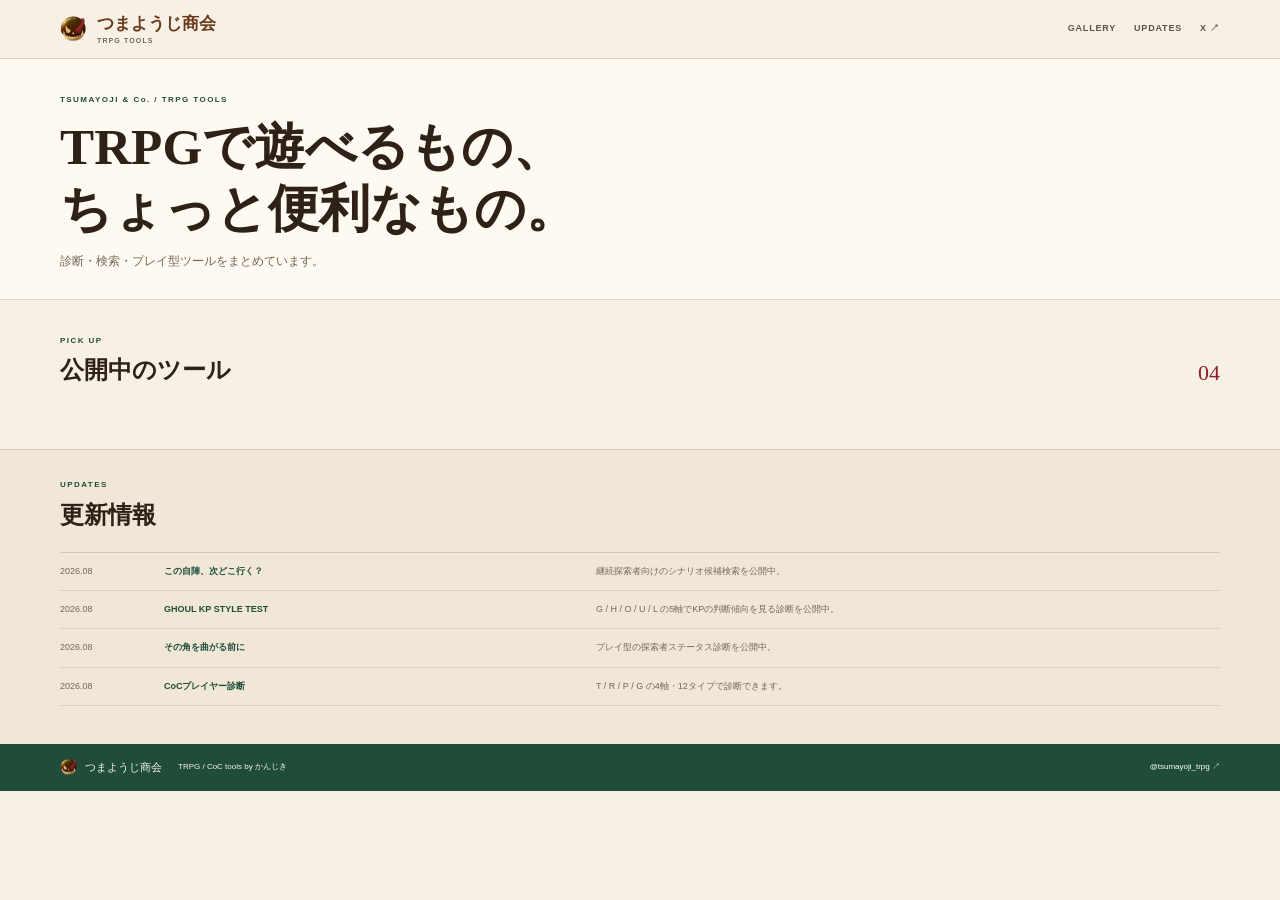
==== commit 99cbda93: "Load classic green theme" ====
--- a/index.html
+++ b/index.html
@@ -11,70 +11,25 @@
   <meta property="og:type" content="website">
   <meta property="og:image" content="https://kanjiki.github.io/kanjiki-HP/assets/kanjikiya-icon.webp">
   <link rel="icon" href="./assets/kanjikiya-icon.webp" type="image/webp">
-  <link rel="stylesheet" href="./tsumayoji.css?v=20260817-1015">
+  <link rel="stylesheet" href="./classic-a.css?v=20260817-1016">
 </head>
 <body>
   <header class="site-header">
     <div class="wrap header-inner">
       <a class="brand" href="#top" aria-label="つまようじ商会">
         <img src="./assets/kanjikiya-icon.webp" alt="">
-        <span class="brand-copy">
-          <strong>つまようじ商会</strong>
-          <small>TRPG TOOLS</small>
-        </span>
+        <span class="brand-copy"><strong>つまようじ商会</strong><small>TRPG TOOLS</small></span>
       </a>
       <nav aria-label="メインナビゲーション">
-        <a href="#works">GALLERY</a>
-        <a href="#updates">UPDATES</a>
-        <a href="https://x.com/tsumayoji_trpg?s=11&t=d-IRtNkiM-GSntdTbdJ16A" target="_blank" rel="noopener">X ↗</a>
+        <a href="#works">GALLERY</a><a href="#updates">UPDATES</a><a href="https://x.com/tsumayoji_trpg?s=11&t=d-IRtNkiM-GSntdTbdJ16A" target="_blank" rel="noopener">X ↗</a>
       </nav>
     </div>
   </header>
-
   <main id="top">
-    <section class="hero">
-      <div class="wrap hero-inner">
-        <p class="eyebrow">TSUMAYOJI &amp; Co. / TRPG TOOLS</p>
-        <h1>TRPGで遊べるもの、<br>ちょっと便利なもの。</h1>
-        <p class="hero-note">診断・検索・プレイ型ツールをまとめています。</p>
-      </div>
-    </section>
-
-    <section id="works" class="works-section">
-      <div class="wrap">
-        <div class="section-head">
-          <div>
-            <span class="section-kicker">PICK UP</span>
-            <h2>公開中のツール</h2>
-          </div>
-          <span class="section-count" data-tool-count>04</span>
-        </div>
-        <div id="works-grid" class="works-grid"></div>
-      </div>
-    </section>
-
-    <section id="updates" class="updates-section">
-      <div class="wrap">
-        <div class="section-head section-head--updates">
-          <div>
-            <span class="section-kicker">UPDATES</span>
-            <h2>更新情報</h2>
-          </div>
-        </div>
-        <div id="updates-list" class="updates-list"></div>
-      </div>
-    </section>
+    <section class="hero"><div class="wrap hero-inner"><p class="eyebrow">TSUMAYOJI &amp; Co. / TRPG TOOLS</p><h1>TRPGで遊べるもの、<br>ちょっと便利なもの。</h1><p class="hero-note">診断・検索・プレイ型ツールをまとめています。</p></div></section>
+    <section id="works" class="works-section"><div class="wrap"><div class="section-head"><div><span class="section-kicker">PICK UP</span><h2>公開中のツール</h2></div><span class="section-count" data-tool-count>04</span></div><div id="works-grid" class="works-grid"></div></div></section>
+    <section id="updates" class="updates-section"><div class="wrap"><div class="section-head section-head--updates"><div><span class="section-kicker">UPDATES</span><h2>更新情報</h2></div></div><div id="updates-list" class="updates-list"></div></div></section>
   </main>
-
-  <footer>
-    <div class="wrap footer-inner">
-      <span class="footer-brand"><img src="./assets/kanjikiya-icon.webp" alt="">つまようじ商会</span>
-      <span>TRPG / CoC tools by かんじき</span>
-      <a href="https://x.com/tsumayoji_trpg?s=11&t=d-IRtNkiM-GSntdTbdJ16A" target="_blank" rel="noopener">@tsumayoji_trpg ↗</a>
-    </div>
-  </footer>
-
-  <script src="./tools.js?v=20260817-1015"></script>
-  <script src="./tsumayoji.js?v=20260817-1015"></script>
-</body>
-</html>
+  <footer><div class="wrap footer-inner"><span class="footer-brand"><img src="./assets/kanjikiya-icon.webp" alt="">つまようじ商会</span><span>TRPG / CoC tools by かんじき</span><a href="https://x.com/tsumayoji_trpg?s=11&t=d-IRtNkiM-GSntdTbdJ16A" target="_blank" rel="noopener">@tsumayoji_trpg ↗</a></div></footer>
+  <script src="./tools.js?v=20260817-1016"></script><script src="./tsumayoji.js?v=20260817-1016"></script>
+</body></html>
--- a/classic-a.css
+++ b/classic-a.css
@@ -0,0 +1,8 @@
+:root{--bg:#f7f1e5;--surface:#fffaf1;--surface2:#f0e7d7;--ink:#2e2118;--muted:#756759;--green:#1f4d3a;--green2:#2f6f59;--greenSoft:#dfe9e2;--burgundy:#8f1e2d;--brown:#6a3a1d;--line:rgba(79,54,35,.18);--shadow:0 14px 34px rgba(61,46,34,.08);--max:1160px}
+*{box-sizing:border-box}html{scroll-behavior:smooth}body{margin:0;color:var(--ink);background:var(--bg);font-family:-apple-system,BlinkMacSystemFont,"Segoe UI","Noto Sans JP","Hiragino Sans","Yu Gothic",sans-serif;line-height:1.7}a{color:inherit}.wrap{width:min(calc(100% - 40px),var(--max));margin:auto}
+.site-header{position:sticky;top:0;z-index:50;background:rgba(247,241,229,.96);backdrop-filter:blur(12px);border-bottom:1px solid var(--line)}.header-inner{min-height:58px;display:flex;align-items:center;justify-content:space-between;gap:20px}.brand{display:flex;align-items:center;gap:9px;text-decoration:none}.brand img{width:28px;height:28px;object-fit:contain}.brand-copy{display:flex;flex-direction:column;line-height:1}.brand-copy strong{font-family:Georgia,"Yu Mincho",serif;font-size:17px;color:var(--brown)}.brand-copy small{margin-top:5px;font-size:7px;font-weight:800;letter-spacing:.16em;color:var(--muted)}nav{display:flex;gap:18px;align-items:center}nav a{text-decoration:none;font-size:9px;font-weight:850;letter-spacing:.09em;color:#5f5146}nav a:hover{color:var(--green)}
+.hero{background:var(--surface);border-bottom:1px solid var(--line)}.hero-inner{padding:34px 0 28px}.eyebrow{margin:0 0 9px;color:var(--green);font-size:8px;font-weight:900;letter-spacing:.18em}.hero h1{margin:0;font-family:Georgia,"Yu Mincho",serif;font-size:clamp(34px,4vw,54px);line-height:1.22;font-weight:700}.hero-note{margin:10px 0 0;color:var(--muted);font-size:12px}
+.works-section{padding:34px 0 42px}.section-head{display:flex;align-items:flex-end;justify-content:space-between;gap:20px;margin-bottom:16px}.section-kicker{display:block;color:var(--green);font-size:8px;font-weight:900;letter-spacing:.18em;margin-bottom:3px}.section-head h2{margin:0;font-family:Georgia,"Yu Mincho",serif;font-size:24px}.section-count{font-family:Georgia,serif;font-size:22px;color:var(--burgundy)}.works-grid{display:grid;grid-template-columns:repeat(4,minmax(0,1fr));gap:12px}
+.tool-card{display:flex;flex-direction:column;min-width:0;background:var(--surface);border:1px solid var(--line);border-top:4px solid var(--green);box-shadow:var(--shadow);overflow:hidden;transition:.18s ease}.tool-card:hover{transform:translateY(-3px);box-shadow:0 18px 40px rgba(61,46,34,.12)}.tool-card--featured{border-top-color:var(--burgundy)}.card-head{display:flex;justify-content:space-between;gap:8px;padding:14px 14px 9px}.card-num{font-family:Georgia,serif;font-size:28px;line-height:1;color:var(--green)}.tool-card--featured .card-num{color:var(--burgundy)}.featured-pill{font-size:6px;font-weight:900;letter-spacing:.12em;color:#fff;background:var(--burgundy);padding:4px 6px;border-radius:999px}.card-copy{padding:0 14px 12px}.card-code{font-size:6px;font-weight:900;letter-spacing:.13em;color:var(--muted);margin-bottom:4px}.card-copy h3{margin:0;font-family:Georgia,"Yu Mincho",serif;font-size:19px;line-height:1.3}.card-copy p{margin:8px 0 0;color:var(--muted);font-size:9px}.tags{display:flex;flex-wrap:wrap;gap:4px;margin-top:9px}.tags span{font-size:6.5px;padding:2px 5px;border:1px solid rgba(31,77,58,.22);background:var(--greenSoft);color:var(--green)}.card-preview{position:relative;display:block;aspect-ratio:4/3;background:#fff;border-top:1px solid var(--line);overflow:hidden}.card-preview iframe{position:absolute;inset:0;width:100%;height:100%;border:0;pointer-events:none}.preview-cover{position:absolute;inset:0}.card-foot{display:flex;justify-content:space-between;align-items:center;margin-top:auto;padding:11px 14px 13px;border-top:1px solid var(--line)}.card-link{font-size:8px;font-weight:900;text-decoration:none;color:var(--green)}.tool-card--featured .card-link{color:var(--burgundy)}.card-arrow{color:var(--burgundy)}
+.updates-section{padding:28px 0 38px;background:var(--surface2);border-top:1px solid var(--line)}.updates-list{border-top:1px solid var(--line)}.update-row{display:grid;grid-template-columns:88px minmax(180px,.8fr) 1.2fr;gap:16px;padding:11px 0;border-bottom:1px solid rgba(79,54,35,.12);font-size:9px}.update-row time,.update-row span{color:var(--muted)}.update-row strong{color:var(--green)}footer{background:var(--green);color:#f8f3e9;padding:14px 0}.footer-inner{display:grid;grid-template-columns:auto 1fr auto;gap:16px;align-items:center;font-size:8px}.footer-brand{display:flex;align-items:center;gap:7px;font-family:Georgia,"Yu Mincho",serif;font-size:11px}.footer-brand img{width:18px;height:18px}.footer-inner a{justify-self:end;text-decoration:none;color:#fff}
+@media(max-width:980px){.works-grid{grid-template-columns:repeat(2,minmax(0,1fr))}}@media(max-width:620px){.wrap{width:min(calc(100% - 40px),var(--max))}.header-inner{min-height:54px}.brand img{width:24px;height:24px}.brand-copy strong{font-size:14px}.brand-copy small{display:none}nav{gap:11px}nav a{font-size:8px}nav a:first-child{display:none}.hero-inner{padding:24px 0 20px}.hero h1{font-size:31px}.hero-note{font-size:10px}.works-section{padding:26px 0 32px}.works-grid{grid-template-columns:1fr}.tool-card{display:grid;grid-template-columns:minmax(0,1fr) 116px;grid-template-areas:"head preview" "copy preview" "foot preview"}.card-head{grid-area:head;padding:12px 12px 6px}.card-copy{grid-area:copy;padding:0 12px 8px}.card-copy h3{font-size:18px}.card-copy p{font-size:8.5px}.card-preview{grid-area:preview;aspect-ratio:auto;min-height:170px;border-top:0;border-left:1px solid var(--line)}.card-foot{grid-area:foot;padding:9px 12px 11px}.tags{display:none}.update-row{grid-template-columns:64px 1fr;gap:7px;font-size:8px}.update-row span{grid-column:2}.footer-inner{grid-template-columns:1fr auto}.footer-inner>span:nth-child(2){display:none}}
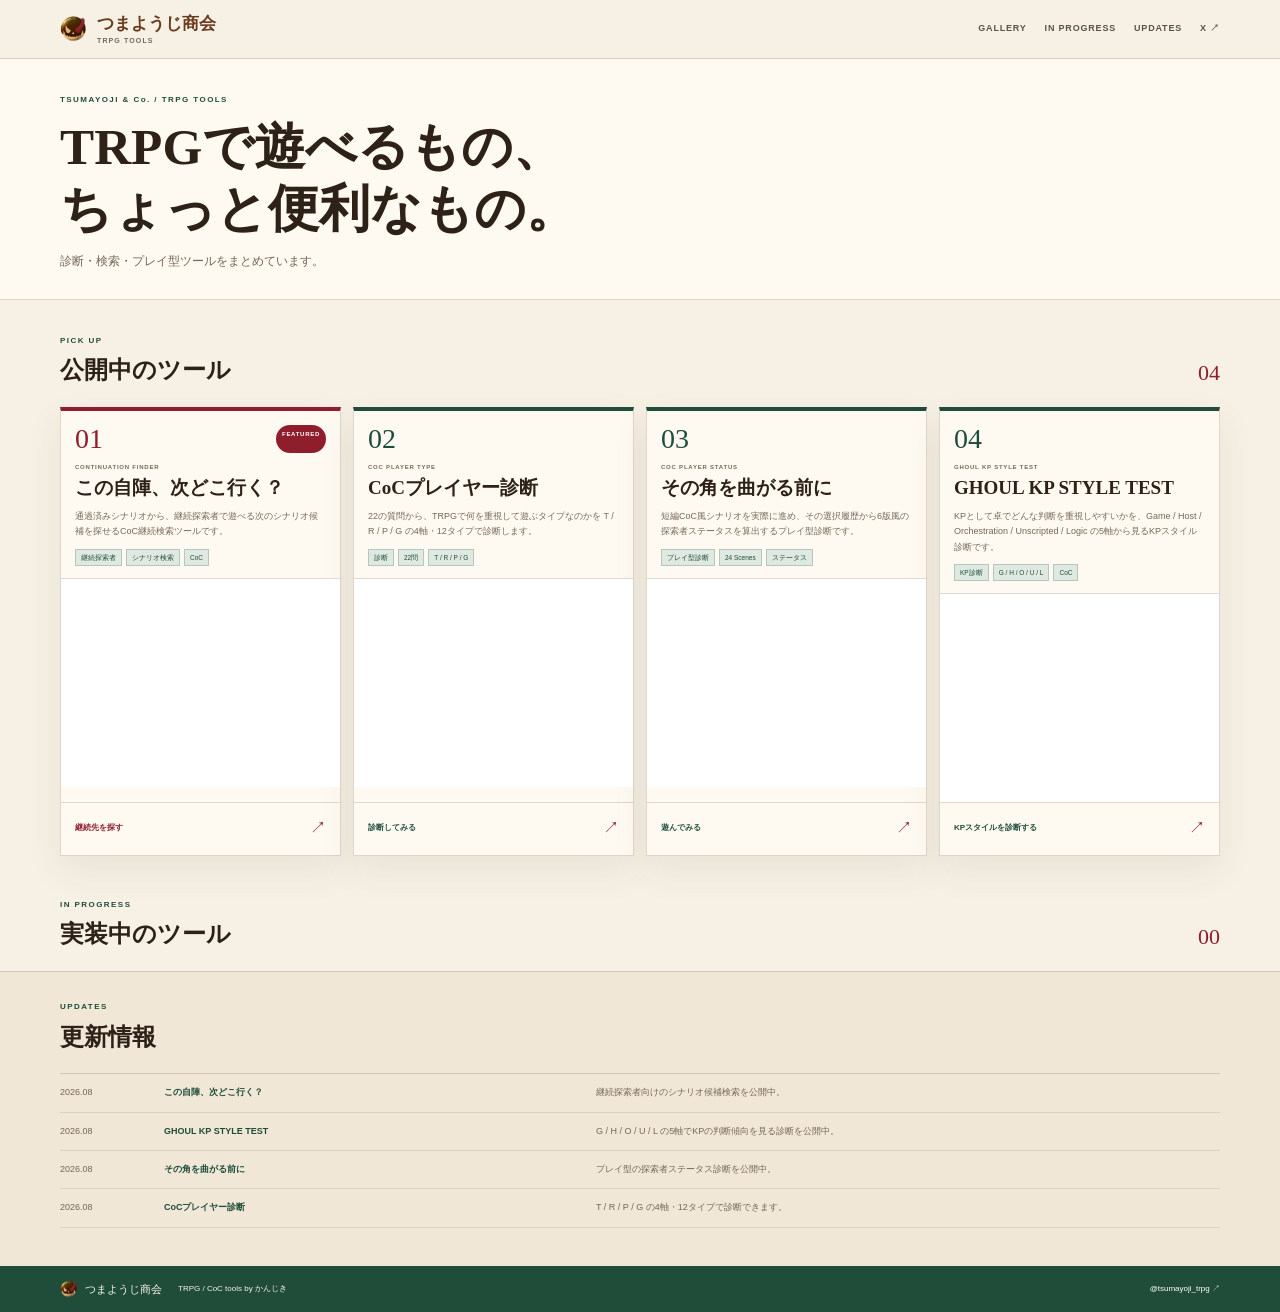
==== commit adc59eb6: "Restore in-progress tools section" ====
--- a/index.html
+++ b/index.html
@@ -11,7 +11,7 @@
   <meta property="og:type" content="website">
   <meta property="og:image" content="https://kanjiki.github.io/kanjiki-HP/assets/kanjikiya-icon.webp">
   <link rel="icon" href="./assets/kanjikiya-icon.webp" type="image/webp">
-  <link rel="stylesheet" href="./classic-a.css?v=20260817-1016">
+  <link rel="stylesheet" href="./classic-a.css?v=20260817-1019">
 </head>
 <body>
   <header class="site-header">
@@ -21,15 +21,16 @@
         <span class="brand-copy"><strong>つまようじ商会</strong><small>TRPG TOOLS</small></span>
       </a>
       <nav aria-label="メインナビゲーション">
-        <a href="#works">GALLERY</a><a href="#updates">UPDATES</a><a href="https://x.com/tsumayoji_trpg?s=11&t=d-IRtNkiM-GSntdTbdJ16A" target="_blank" rel="noopener">X ↗</a>
+        <a href="#works">GALLERY</a><a href="#developing">IN PROGRESS</a><a href="#updates">UPDATES</a><a href="https://x.com/tsumayoji_trpg?s=11&t=d-IRtNkiM-GSntdTbdJ16A" target="_blank" rel="noopener">X ↗</a>
       </nav>
     </div>
   </header>
   <main id="top">
     <section class="hero"><div class="wrap hero-inner"><p class="eyebrow">TSUMAYOJI &amp; Co. / TRPG TOOLS</p><h1>TRPGで遊べるもの、<br>ちょっと便利なもの。</h1><p class="hero-note">診断・検索・プレイ型ツールをまとめています。</p></div></section>
     <section id="works" class="works-section"><div class="wrap"><div class="section-head"><div><span class="section-kicker">PICK UP</span><h2>公開中のツール</h2></div><span class="section-count" data-tool-count>04</span></div><div id="works-grid" class="works-grid"></div></div></section>
+    <section id="developing" class="developing-section"><div class="wrap"><div class="section-head"><div><span class="section-kicker">IN PROGRESS</span><h2>実装中のツール</h2></div><span class="section-count section-count--developing" data-progress-count>00</span></div><div id="developing-grid" class="developing-grid"></div></div></section>
     <section id="updates" class="updates-section"><div class="wrap"><div class="section-head section-head--updates"><div><span class="section-kicker">UPDATES</span><h2>更新情報</h2></div></div><div id="updates-list" class="updates-list"></div></div></section>
   </main>
   <footer><div class="wrap footer-inner"><span class="footer-brand"><img src="./assets/kanjikiya-icon.webp" alt="">つまようじ商会</span><span>TRPG / CoC tools by かんじき</span><a href="https://x.com/tsumayoji_trpg?s=11&t=d-IRtNkiM-GSntdTbdJ16A" target="_blank" rel="noopener">@tsumayoji_trpg ↗</a></div></footer>
-  <script src="./tools.js?v=20260817-1016"></script><script src="./tsumayoji.js?v=20260817-1016"></script>
+  <script src="./tools.js?v=20260817-1019"></script><script src="./tsumayoji.js?v=20260817-1019"></script>
 </body></html>
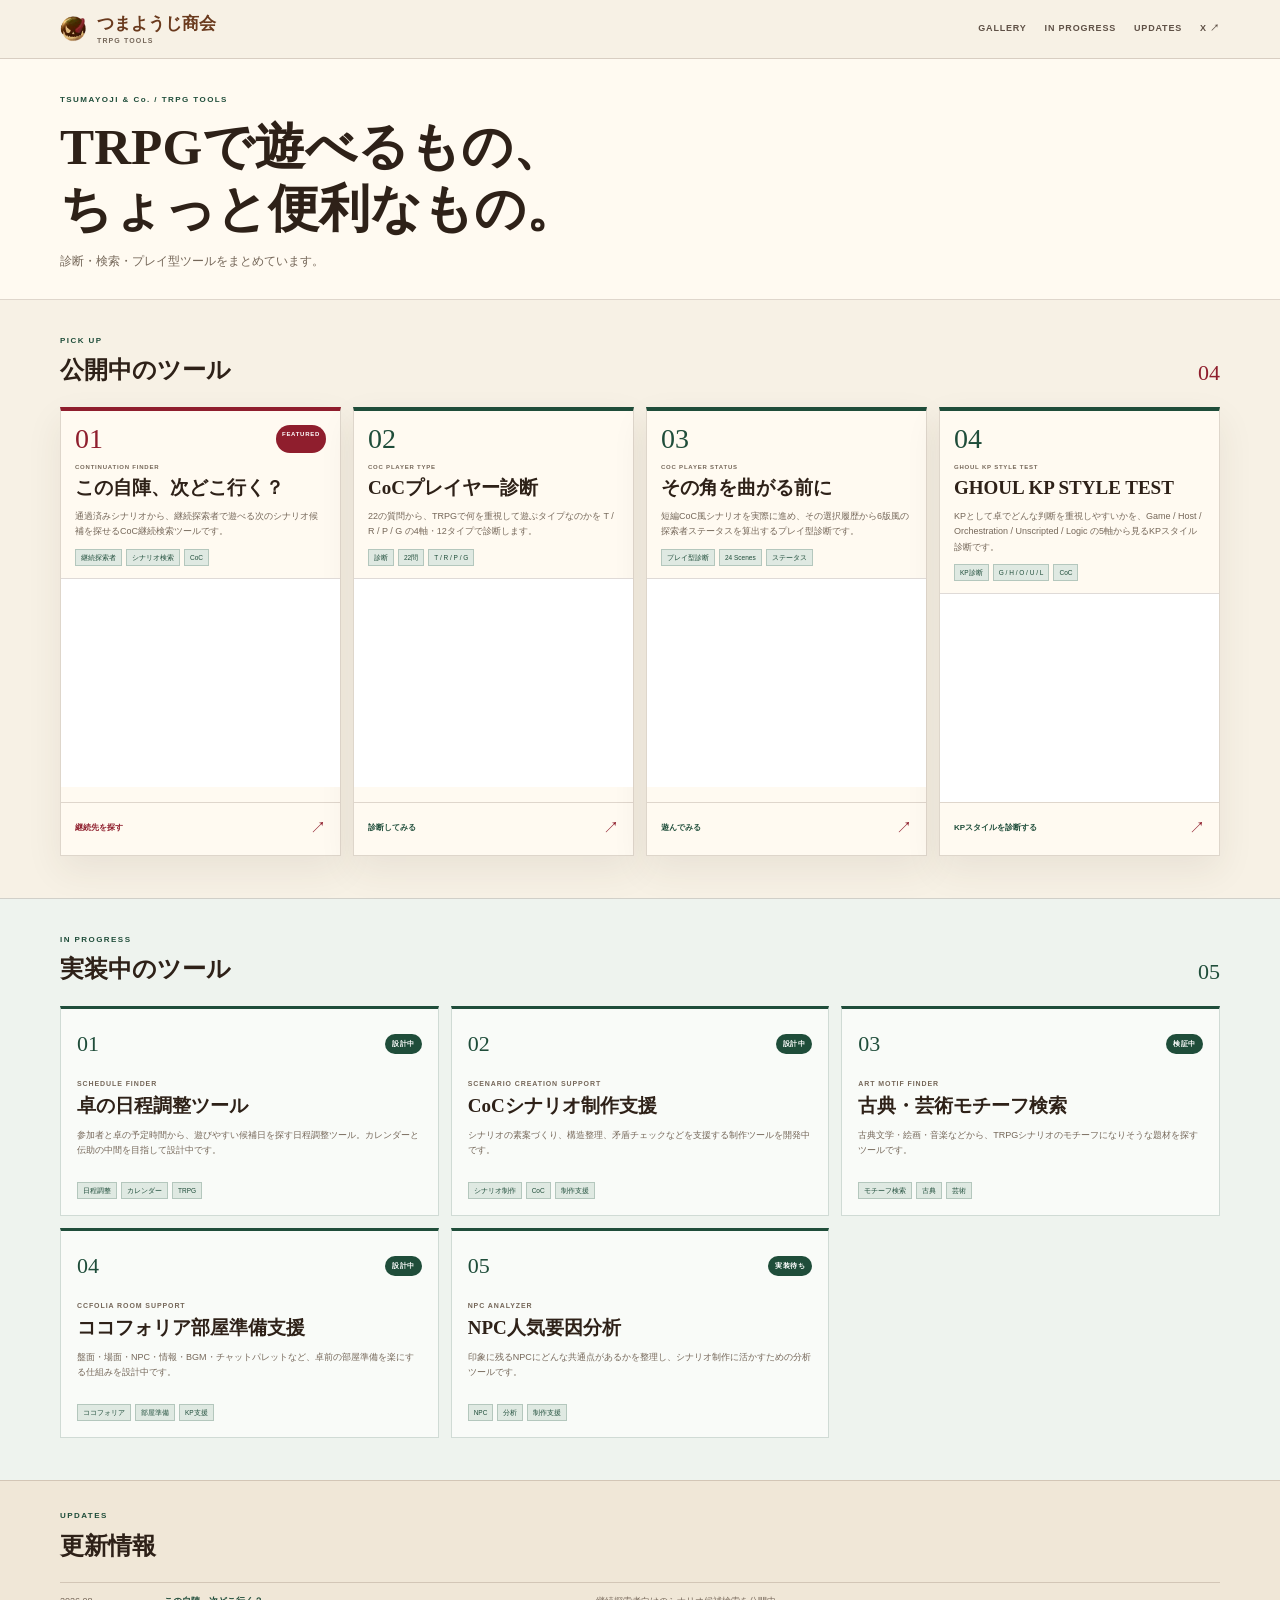
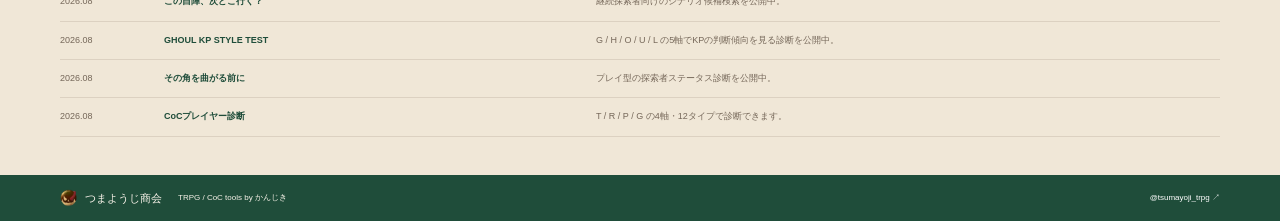
==== commit 79cae1b3: "Load in-progress section styles" ====
--- a/index.html
+++ b/index.html
@@ -11,7 +11,8 @@
   <meta property="og:type" content="website">
   <meta property="og:image" content="https://kanjiki.github.io/kanjiki-HP/assets/kanjikiya-icon.webp">
   <link rel="icon" href="./assets/kanjikiya-icon.webp" type="image/webp">
-  <link rel="stylesheet" href="./classic-a.css?v=20260817-1019">
+  <link rel="stylesheet" href="./classic-a.css?v=20260817-1020">
+  <link rel="stylesheet" href="./in-progress.css?v=20260817-1020">
 </head>
 <body>
   <header class="site-header">
@@ -32,5 +33,5 @@
     <section id="updates" class="updates-section"><div class="wrap"><div class="section-head section-head--updates"><div><span class="section-kicker">UPDATES</span><h2>更新情報</h2></div></div><div id="updates-list" class="updates-list"></div></div></section>
   </main>
   <footer><div class="wrap footer-inner"><span class="footer-brand"><img src="./assets/kanjikiya-icon.webp" alt="">つまようじ商会</span><span>TRPG / CoC tools by かんじき</span><a href="https://x.com/tsumayoji_trpg?s=11&t=d-IRtNkiM-GSntdTbdJ16A" target="_blank" rel="noopener">@tsumayoji_trpg ↗</a></div></footer>
-  <script src="./tools.js?v=20260817-1019"></script><script src="./tsumayoji.js?v=20260817-1019"></script>
+  <script src="./tools.js?v=20260817-1020"></script><script src="./tsumayoji.js?v=20260817-1020"></script>
 </body></html>
--- a/in-progress.css
+++ b/in-progress.css
@@ -0,0 +1,13 @@
+.developing-section{padding:34px 0 42px;background:#eef3ee;border-top:1px solid var(--line)}
+.section-count--developing{color:var(--green)}
+.developing-grid{display:grid;grid-template-columns:repeat(3,minmax(0,1fr));gap:12px}
+.progress-card{background:#f9fbf8;border:1px solid rgba(31,77,58,.18);border-top:3px solid var(--green);padding:16px;min-height:210px;display:flex;flex-direction:column}
+.progress-card__top{display:flex;align-items:center;justify-content:space-between;gap:10px}
+.progress-card__num{font-family:Georgia,serif;font-size:22px;color:var(--green)}
+.progress-status{font-size:7px;font-weight:900;letter-spacing:.08em;color:#fff;background:var(--green);padding:4px 7px;border-radius:999px}
+.progress-code{margin-top:16px;font-size:7px;font-weight:900;letter-spacing:.13em;color:var(--muted)}
+.progress-card h3{margin:4px 0 0;font-family:Georgia,"Yu Mincho",serif;font-size:19px;line-height:1.3}
+.progress-card p{margin:9px 0 0;color:var(--muted);font-size:9px}
+.progress-card .tags{margin-top:auto;padding-top:12px}
+@media(max-width:980px){.developing-grid{grid-template-columns:repeat(2,minmax(0,1fr))}}
+@media(max-width:620px){.developing-section{padding:26px 0 32px}.developing-grid{grid-template-columns:1fr}.progress-card{min-height:0;padding:14px}.progress-card h3{font-size:18px}.progress-card p{font-size:8.5px}}
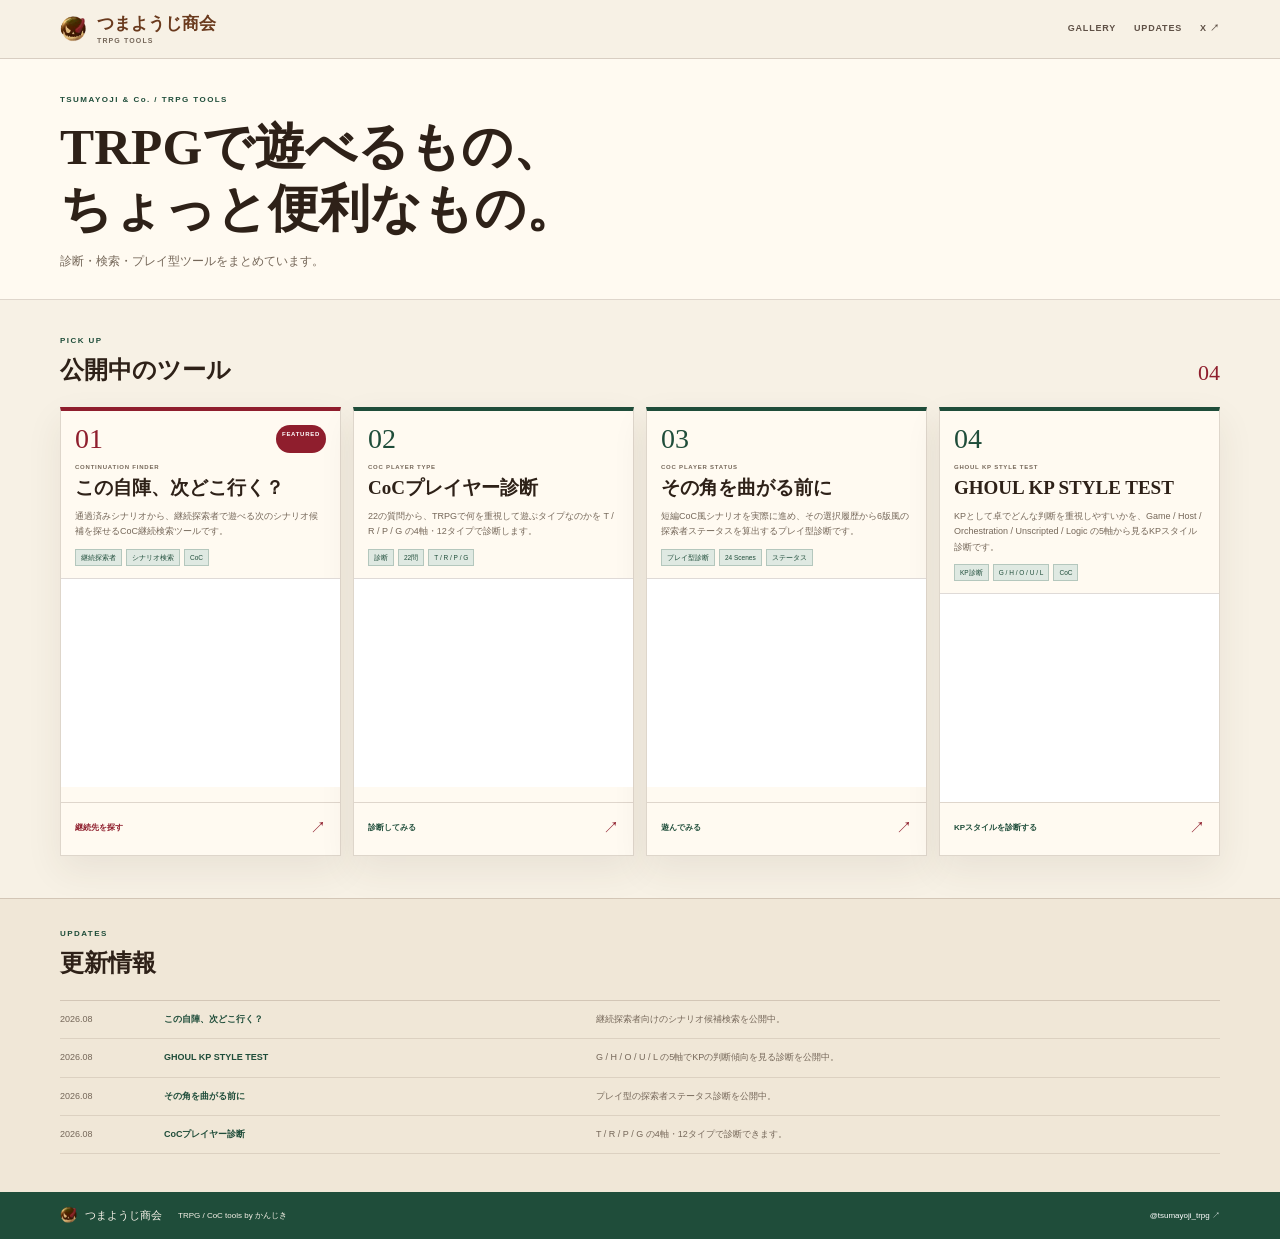
==== commit 6e4cf412: "Remove in-progress tools section" ====
--- a/index.html
+++ b/index.html
@@ -11,8 +11,7 @@
   <meta property="og:type" content="website">
   <meta property="og:image" content="https://kanjiki.github.io/kanjiki-HP/assets/kanjikiya-icon.webp">
   <link rel="icon" href="./assets/kanjikiya-icon.webp" type="image/webp">
-  <link rel="stylesheet" href="./classic-a.css?v=20260817-1020">
-  <link rel="stylesheet" href="./in-progress.css?v=20260817-1020">
+  <link rel="stylesheet" href="./classic-a.css?v=20260817-1024">
 </head>
 <body>
   <header class="site-header">
@@ -22,16 +21,15 @@
         <span class="brand-copy"><strong>つまようじ商会</strong><small>TRPG TOOLS</small></span>
       </a>
       <nav aria-label="メインナビゲーション">
-        <a href="#works">GALLERY</a><a href="#developing">IN PROGRESS</a><a href="#updates">UPDATES</a><a href="https://x.com/tsumayoji_trpg?s=11&t=d-IRtNkiM-GSntdTbdJ16A" target="_blank" rel="noopener">X ↗</a>
+        <a href="#works">GALLERY</a><a href="#updates">UPDATES</a><a href="https://x.com/tsumayoji_trpg?s=11&t=d-IRtNkiM-GSntdTbdJ16A" target="_blank" rel="noopener">X ↗</a>
       </nav>
     </div>
   </header>
   <main id="top">
     <section class="hero"><div class="wrap hero-inner"><p class="eyebrow">TSUMAYOJI &amp; Co. / TRPG TOOLS</p><h1>TRPGで遊べるもの、<br>ちょっと便利なもの。</h1><p class="hero-note">診断・検索・プレイ型ツールをまとめています。</p></div></section>
     <section id="works" class="works-section"><div class="wrap"><div class="section-head"><div><span class="section-kicker">PICK UP</span><h2>公開中のツール</h2></div><span class="section-count" data-tool-count>04</span></div><div id="works-grid" class="works-grid"></div></div></section>
-    <section id="developing" class="developing-section"><div class="wrap"><div class="section-head"><div><span class="section-kicker">IN PROGRESS</span><h2>実装中のツール</h2></div><span class="section-count section-count--developing" data-progress-count>00</span></div><div id="developing-grid" class="developing-grid"></div></div></section>
     <section id="updates" class="updates-section"><div class="wrap"><div class="section-head section-head--updates"><div><span class="section-kicker">UPDATES</span><h2>更新情報</h2></div></div><div id="updates-list" class="updates-list"></div></div></section>
   </main>
   <footer><div class="wrap footer-inner"><span class="footer-brand"><img src="./assets/kanjikiya-icon.webp" alt="">つまようじ商会</span><span>TRPG / CoC tools by かんじき</span><a href="https://x.com/tsumayoji_trpg?s=11&t=d-IRtNkiM-GSntdTbdJ16A" target="_blank" rel="noopener">@tsumayoji_trpg ↗</a></div></footer>
-  <script src="./tools.js?v=20260817-1020"></script><script src="./tsumayoji.js?v=20260817-1020"></script>
+  <script src="./tools.js?v=20260817-1024"></script><script src="./tsumayoji.js?v=20260817-1024"></script>
 </body></html>
--- a/classic-a.css
+++ b/classic-a.css
@@ -3,6 +3,6 @@
 .site-header{position:sticky;top:0;z-index:50;background:rgba(247,241,229,.96);backdrop-filter:blur(12px);border-bottom:1px solid var(--line)}.header-inner{min-height:58px;display:flex;align-items:center;justify-content:space-between;gap:20px}.brand{display:flex;align-items:center;gap:9px;text-decoration:none}.brand img{width:28px;height:28px;object-fit:contain}.brand-copy{display:flex;flex-direction:column;line-height:1}.brand-copy strong{font-family:Georgia,"Yu Mincho",serif;font-size:17px;color:var(--brown)}.brand-copy small{margin-top:5px;font-size:7px;font-weight:800;letter-spacing:.16em;color:var(--muted)}nav{display:flex;gap:18px;align-items:center}nav a{text-decoration:none;font-size:9px;font-weight:850;letter-spacing:.09em;color:#5f5146}nav a:hover{color:var(--green)}
 .hero{background:var(--surface);border-bottom:1px solid var(--line)}.hero-inner{padding:34px 0 28px}.eyebrow{margin:0 0 9px;color:var(--green);font-size:8px;font-weight:900;letter-spacing:.18em}.hero h1{margin:0;font-family:Georgia,"Yu Mincho",serif;font-size:clamp(34px,4vw,54px);line-height:1.22;font-weight:700}.hero-note{margin:10px 0 0;color:var(--muted);font-size:12px}
 .works-section{padding:34px 0 42px}.section-head{display:flex;align-items:flex-end;justify-content:space-between;gap:20px;margin-bottom:16px}.section-kicker{display:block;color:var(--green);font-size:8px;font-weight:900;letter-spacing:.18em;margin-bottom:3px}.section-head h2{margin:0;font-family:Georgia,"Yu Mincho",serif;font-size:24px}.section-count{font-family:Georgia,serif;font-size:22px;color:var(--burgundy)}.works-grid{display:grid;grid-template-columns:repeat(4,minmax(0,1fr));gap:12px}
-.tool-card{display:flex;flex-direction:column;min-width:0;background:var(--surface);border:1px solid var(--line);border-top:4px solid var(--green);box-shadow:var(--shadow);overflow:hidden;transition:.18s ease}.tool-card:hover{transform:translateY(-3px);box-shadow:0 18px 40px rgba(61,46,34,.12)}.tool-card--featured{border-top-color:var(--burgundy)}.card-head{display:flex;justify-content:space-between;gap:8px;padding:14px 14px 9px}.card-num{font-family:Georgia,serif;font-size:28px;line-height:1;color:var(--green)}.tool-card--featured .card-num{color:var(--burgundy)}.featured-pill{font-size:6px;font-weight:900;letter-spacing:.12em;color:#fff;background:var(--burgundy);padding:4px 6px;border-radius:999px}.card-copy{padding:0 14px 12px}.card-code{font-size:6px;font-weight:900;letter-spacing:.13em;color:var(--muted);margin-bottom:4px}.card-copy h3{margin:0;font-family:Georgia,"Yu Mincho",serif;font-size:19px;line-height:1.3}.card-copy p{margin:8px 0 0;color:var(--muted);font-size:9px}.tags{display:flex;flex-wrap:wrap;gap:4px;margin-top:9px}.tags span{font-size:6.5px;padding:2px 5px;border:1px solid rgba(31,77,58,.22);background:var(--greenSoft);color:var(--green)}.card-preview{position:relative;display:block;aspect-ratio:4/3;background:#fff;border-top:1px solid var(--line);overflow:hidden}.card-preview iframe{position:absolute;inset:0;width:100%;height:100%;border:0;pointer-events:none}.preview-cover{position:absolute;inset:0}.card-foot{display:flex;justify-content:space-between;align-items:center;margin-top:auto;padding:11px 14px 13px;border-top:1px solid var(--line)}.card-link{font-size:8px;font-weight:900;text-decoration:none;color:var(--green)}.tool-card--featured .card-link{color:var(--burgundy)}.card-arrow{color:var(--burgundy)}
+.tool-card{display:flex;flex-direction:column;min-width:0;background:var(--surface);border:1px solid var(--line);border-top:4px solid var(--green);box-shadow:var(--shadow);overflow:hidden;transition:.18s ease;cursor:pointer}.tool-card:hover{transform:translateY(-3px);box-shadow:0 18px 40px rgba(61,46,34,.12)}.tool-card:focus-visible{outline:3px solid rgba(31,77,58,.32);outline-offset:3px}.tool-card--featured{border-top-color:var(--burgundy)}.card-head{display:flex;justify-content:space-between;gap:8px;padding:14px 14px 9px}.card-num{font-family:Georgia,serif;font-size:28px;line-height:1;color:var(--green)}.tool-card--featured .card-num{color:var(--burgundy)}.featured-pill{font-size:6px;font-weight:900;letter-spacing:.12em;color:#fff;background:var(--burgundy);padding:4px 6px;border-radius:999px}.card-copy{padding:0 14px 12px}.card-code{font-size:6px;font-weight:900;letter-spacing:.13em;color:var(--muted);margin-bottom:4px}.card-copy h3{margin:0;font-family:Georgia,"Yu Mincho",serif;font-size:19px;line-height:1.3}.card-copy p{margin:8px 0 0;color:var(--muted);font-size:9px}.tags{display:flex;flex-wrap:wrap;gap:4px;margin-top:9px}.tags span{font-size:6.5px;padding:2px 5px;border:1px solid rgba(31,77,58,.22);background:var(--greenSoft);color:var(--green)}.card-preview{position:relative;display:block;aspect-ratio:4/3;background:#fff;border-top:1px solid var(--line);overflow:hidden;cursor:pointer}.card-preview iframe{position:absolute;inset:0;width:100%;height:100%;border:0;pointer-events:none}.preview-cover{position:absolute;inset:0;pointer-events:none}.card-foot{display:flex;justify-content:space-between;align-items:center;margin-top:auto;padding:11px 14px 13px;border-top:1px solid var(--line)}.card-link{font-size:8px;font-weight:900;text-decoration:none;color:var(--green);padding:4px 0}.tool-card--featured .card-link{color:var(--burgundy)}.card-arrow{color:var(--burgundy)}
 .updates-section{padding:28px 0 38px;background:var(--surface2);border-top:1px solid var(--line)}.updates-list{border-top:1px solid var(--line)}.update-row{display:grid;grid-template-columns:88px minmax(180px,.8fr) 1.2fr;gap:16px;padding:11px 0;border-bottom:1px solid rgba(79,54,35,.12);font-size:9px}.update-row time,.update-row span{color:var(--muted)}.update-row strong{color:var(--green)}footer{background:var(--green);color:#f8f3e9;padding:14px 0}.footer-inner{display:grid;grid-template-columns:auto 1fr auto;gap:16px;align-items:center;font-size:8px}.footer-brand{display:flex;align-items:center;gap:7px;font-family:Georgia,"Yu Mincho",serif;font-size:11px}.footer-brand img{width:18px;height:18px}.footer-inner a{justify-self:end;text-decoration:none;color:#fff}
 @media(max-width:980px){.works-grid{grid-template-columns:repeat(2,minmax(0,1fr))}}@media(max-width:620px){.wrap{width:min(calc(100% - 40px),var(--max))}.header-inner{min-height:54px}.brand img{width:24px;height:24px}.brand-copy strong{font-size:14px}.brand-copy small{display:none}nav{gap:11px}nav a{font-size:8px}nav a:first-child{display:none}.hero-inner{padding:24px 0 20px}.hero h1{font-size:31px}.hero-note{font-size:10px}.works-section{padding:26px 0 32px}.works-grid{grid-template-columns:1fr}.tool-card{display:grid;grid-template-columns:minmax(0,1fr) 116px;grid-template-areas:"head preview" "copy preview" "foot preview"}.card-head{grid-area:head;padding:12px 12px 6px}.card-copy{grid-area:copy;padding:0 12px 8px}.card-copy h3{font-size:18px}.card-copy p{font-size:8.5px}.card-preview{grid-area:preview;aspect-ratio:auto;min-height:170px;border-top:0;border-left:1px solid var(--line)}.card-foot{grid-area:foot;padding:9px 12px 11px}.tags{display:none}.update-row{grid-template-columns:64px 1fr;gap:7px;font-size:8px}.update-row span{grid-column:2}.footer-inner{grid-template-columns:1fr auto}.footer-inner>span:nth-child(2){display:none}}
